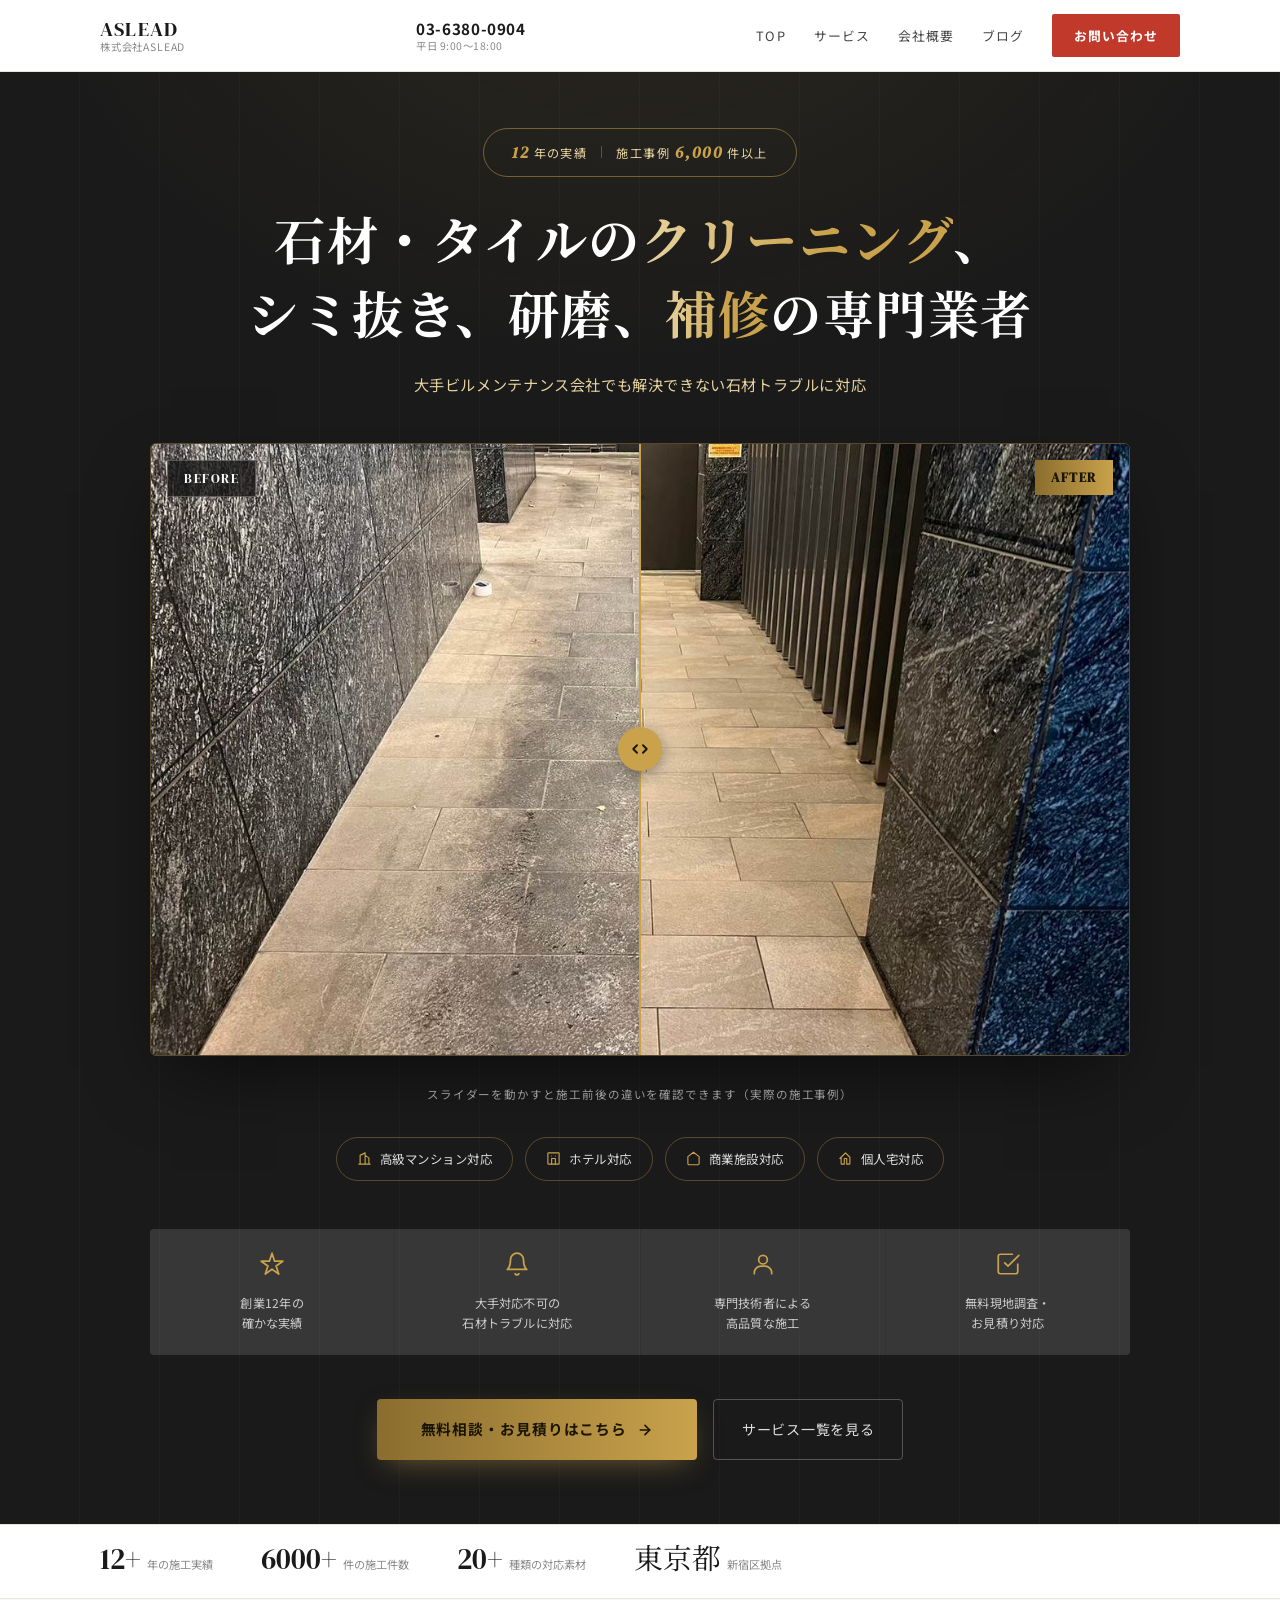
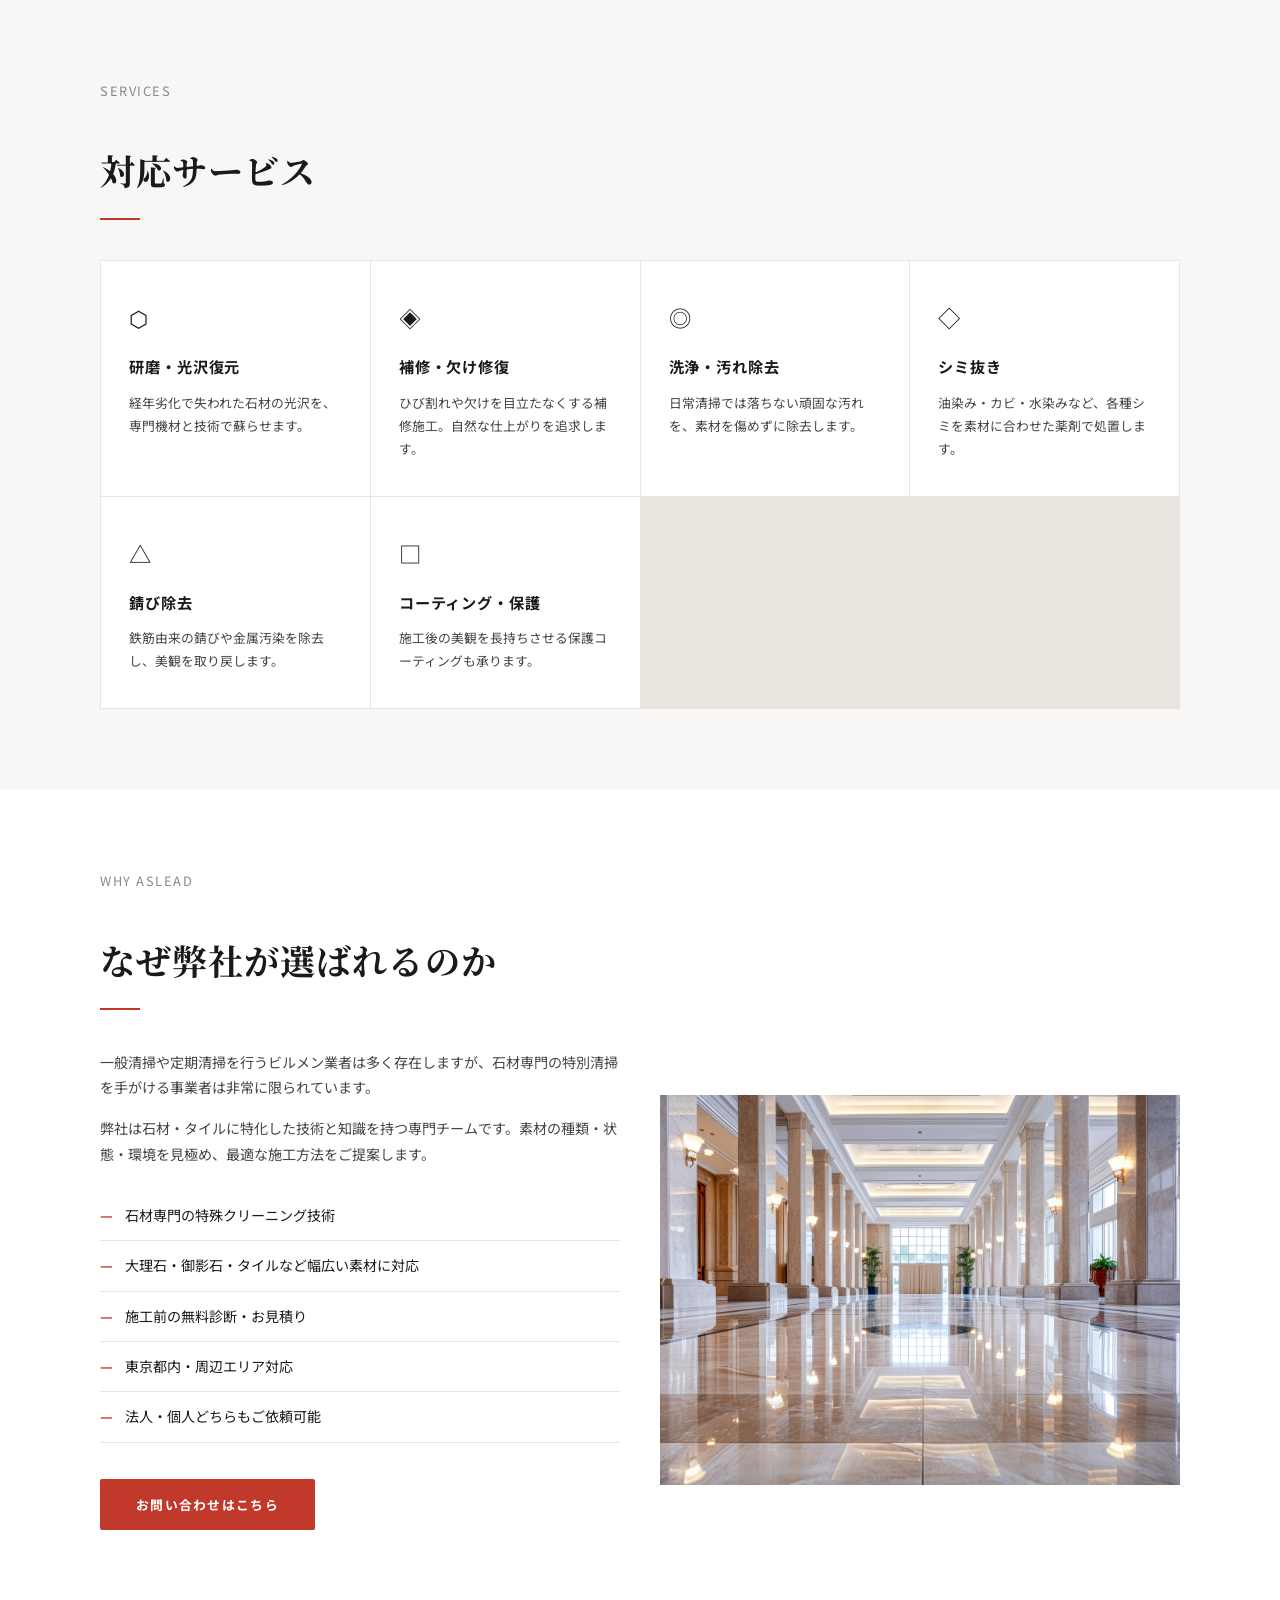
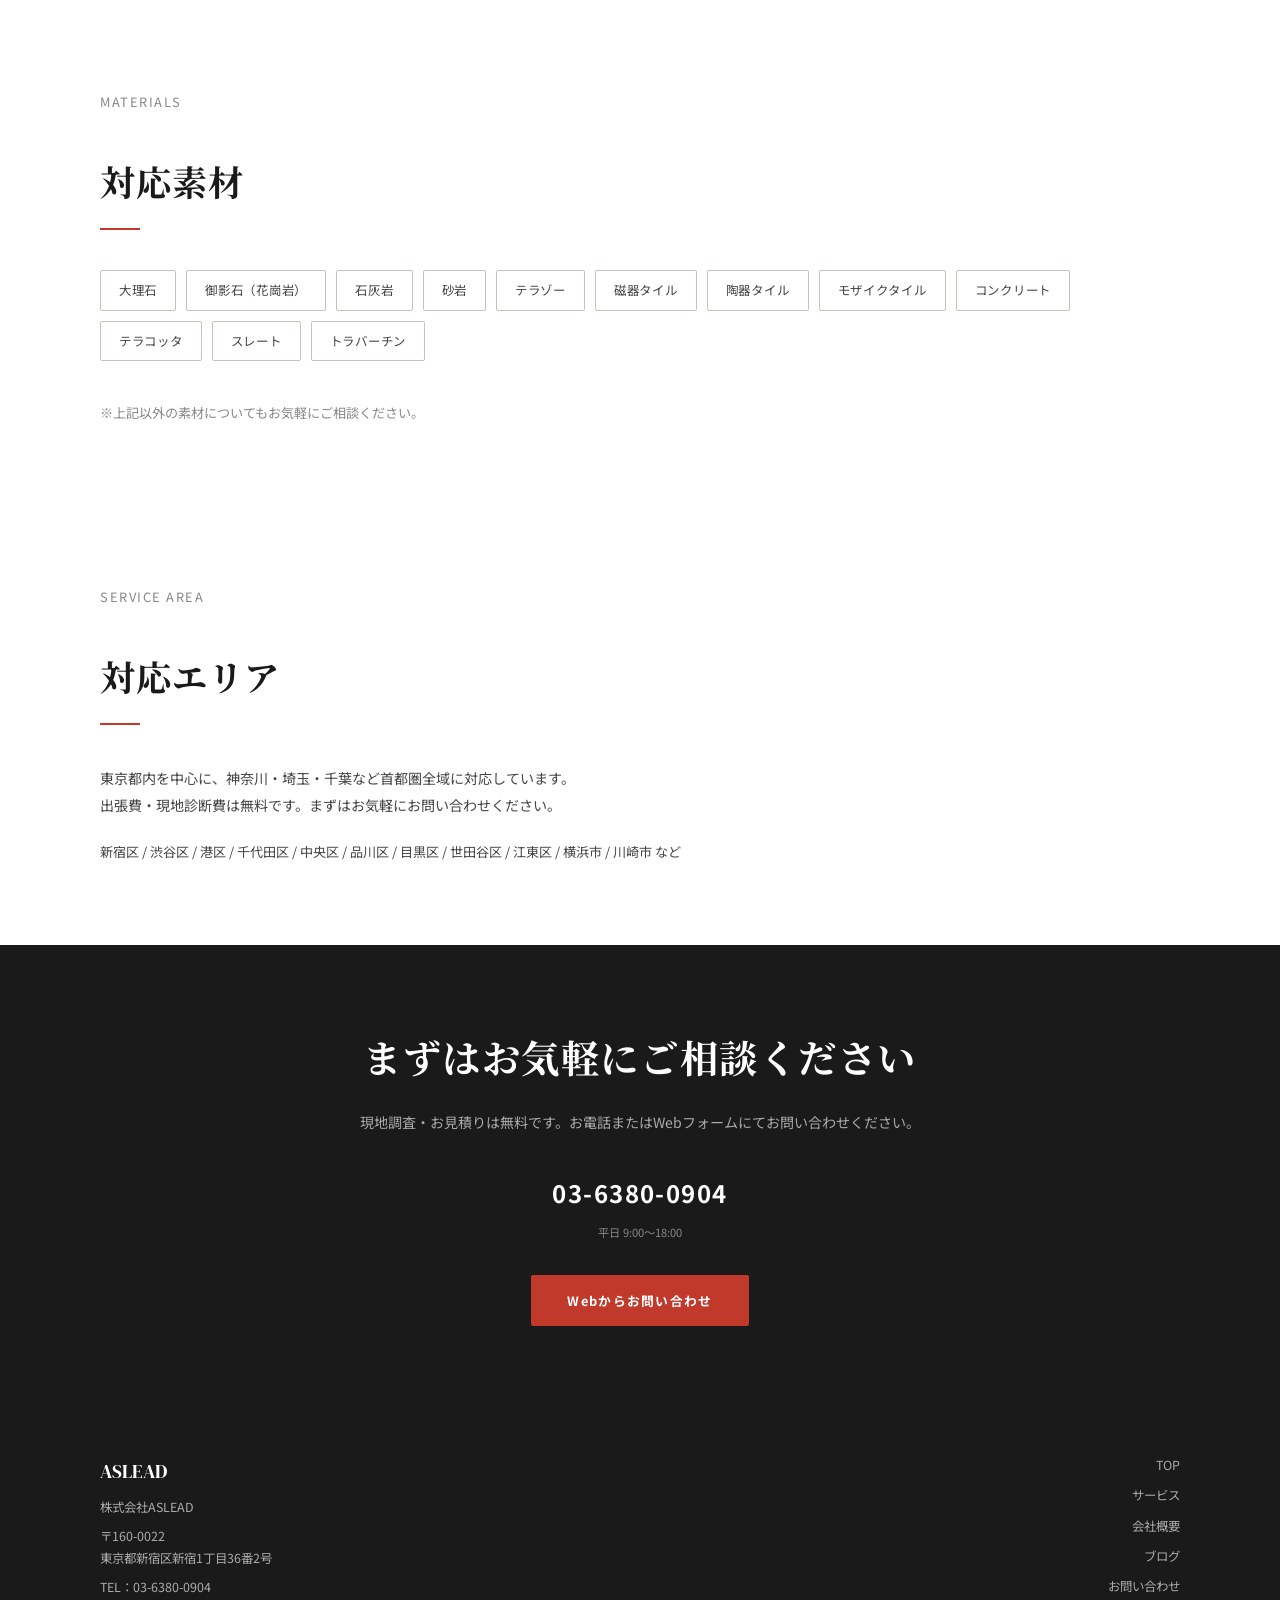
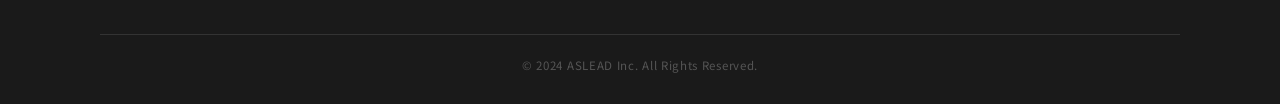
==== index.html @ 82592396 "Update index.html" ====
<!DOCTYPE html>
<html lang="ja">
<head>
  <meta charset="UTF-8">
  <meta name="viewport" content="width=device-width, initial-scale=1.0">

  <!-- title -->
  <title>TEST123｜石材・タイル専門クリーニング</title>

  <!-- meta description -->
  <meta name="description" content="石材・タイルの研磨・補修・シミ抜き・錆び除去は専門業者へ。一般清掃では対応できない特殊施工を、12年・6000件以上の実績で解決します。東京・新宿区拠点。現地診断・お見積り無料。">

  <!-- canonical -->
  <link rel="canonical" href="https://stone.aslead.me/">

  <!-- OGP -->
  <meta property="og:site_name" content="株式会社ASLEAD｜石材・タイル専門クリーニング">
  <meta property="og:type" content="website">
  <meta property="og:url" content="https://stone.aslead.me/">
  <meta property="og:title" content="石材・タイル専門クリーニング｜東京・新宿｜株式会社ASLEAD">
  <meta property="og:description" content="石材・タイルの研磨・補修・シミ抜き・錆び除去は専門業者へ。12年・6000件以上の実績。東京・新宿区拠点。現地診断・お見積り無料。">
  <meta property="og:image" content="https://stone.aslead.me/ogp-image.jpg">
  <meta property="og:image:alt" content="石材・タイル専門クリーニング ASLEAD｜創業12年・施工事例6000件以上">
  <meta property="og:locale" content="ja_JP">

  <!-- Twitter Card -->
  <meta name="twitter:card" content="summary_large_image">
  <meta name="twitter:title" content="石材・タイル専門クリーニング｜東京・新宿｜株式会社ASLEAD">
  <meta name="twitter:description" content="石材・タイルの研磨・補修・シミ抜き・錆び除去は専門業者へ。12年・6000件以上の実績。東京・新宿区拠点。現地診断・お見積り無料。">
  <meta name="twitter:image" content="https://stone.aslead.me/ogp-image.jpg">

  <!-- 構造化データ：LocalBusiness -->
  <script type="application/ld+json">
  {
    "@context": "https://schema.org",
    "@type": "LocalBusiness",
    "name": "株式会社ASLEAD",
    "url": "https://stone.aslead.me/",
    "telephone": "03-6380-0904",
    "email": "",
    "address": {
      "@type": "PostalAddress",
      "streetAddress": "新宿1丁目36番2号",
      "addressLocality": "新宿区",
      "addressRegion": "東京都",
      "postalCode": "160-0022",
      "addressCountry": "JP"
    },
    "geo": {
      "@type": "GeoCoordinates",
      "latitude": 35.6896,
      "longitude": 139.7069
    },
    "openingHoursSpecification": {
      "@type": "OpeningHoursSpecification",
      "dayOfWeek": ["Monday","Tuesday","Wednesday","Thursday","Friday"],
      "opens": "09:00",
      "closes": "18:00"
    },
    "description": "石材・タイルの研磨・補修・シミ抜き・錆び除去など特殊クリーニング専門。大理石・御影石など20種類以上の素材に対応。施工件数6000件以上。",
    "areaServed": ["東京都","神奈川県","埼玉県","千葉県"],
    "priceRange": "お見積り無料",
    "image": "https://stone.aslead.me/ogp-image.jpg",
    "sameAs": [
      "https://share.google/Tfv1aYY6esafvVUGY"
    ]
  }
  </script>

  <!-- 既存CSS -->
  <link rel="stylesheet" href="style.css">
  <style>
    /* ===== トップページ専用 ===== */

    /* ===== ヒーロー（Before/After実績訴求版） ===== */
    :root {
      --gold: #c9a24b;
      --gold-light: #e8d4a0;
      --gold-dark: #8a6d2f;
    }

    .hero2 {
      background:
        radial-gradient(ellipse 80% 50% at 50% -10%, rgba(201,162,75,.10), transparent 60%),
        var(--ink);
      color: var(--white);
      padding: 56px 0 64px;
      position: relative;
      overflow: hidden;
    }

    .hero2::before {
      content: '';
      position: absolute;
      inset: 0;
      background:
        repeating-linear-gradient(90deg, transparent, transparent 79px, rgba(255,255,255,.025) 79px, rgba(255,255,255,.025) 80px);
      pointer-events: none;
    }

    .hero2-inner {
      position: relative;
      z-index: 1;
      text-align: center;
    }

    .hero2-badge {
      display: inline-flex;
      align-items: center;
      gap: 14px;
      padding: 9px 28px;
      border: 1px solid rgba(201,162,75,.5);
      border-radius: 100px;
      font-size: .76rem;
      letter-spacing: .12em;
      color: var(--gold-light);
      margin-bottom: 28px;
    }

    .hero2-badge .num {
      font-family: var(--serif);
      font-style: italic;
      font-size: 1rem;
      color: var(--gold);
      font-weight: 600;
    }

    .hero2-badge .sep {
      width: 1px;
      height: 12px;
      background: rgba(201,162,75,.4);
    }

    .hero2-catch {
      font-family: var(--serif);
      font-size: clamp(1.9rem, 4.6vw, 3.2rem);
      line-height: 1.45;
      letter-spacing: .03em;
      margin-bottom: 18px;
    }

    .hero2-catch .accent {
      background: linear-gradient(90deg, var(--gold-light), var(--gold) 60%);
      -webkit-background-clip: text;
      background-clip: text;
      color: transparent;
    }

    .hero2-sub {
      font-size: .95rem;
      color: var(--gold-light);
      letter-spacing: .04em;
      margin-bottom: 44px;
    }

    .ba-wrap {
      max-width: 980px;
      margin: 0 auto 28px;
      border-radius: 6px;
      overflow: hidden;
      border: 1px solid rgba(201,162,75,.35);
      box-shadow: 0 30px 70px -20px rgba(0,0,0,.6);
    }

    .ba-slider {
      position: relative;
      width: 100%;
      aspect-ratio: 16/10;
      overflow: hidden;
      cursor: ew-resize;
      user-select: none;
      background: #000;
    }

    .ba-slider img {
      position: absolute;
      inset: 0;
      width: 100%;
      height: 100%;
      object-fit: cover;
      display: block;
      pointer-events: none;
    }

    .ba-after { z-index: 1; }

    .ba-before-wrap {
      position: absolute;
      inset: 0;
      z-index: 2;
      overflow: hidden;
      width: 50%;
    }

    .ba-before-wrap img {
      max-width: none;
    }

    .ba-handle {
      position: absolute;
      top: 0;
      bottom: 0;
      left: 50%;
      width: 0;
      z-index: 3;
      pointer-events: none;
    }

    .ba-handle::before {
      content: '';
      position: absolute;
      top: 0; bottom: 0; left: -1px;
      width: 2px;
      background: var(--gold);
    }

    .ba-handle-grip {
      position: absolute;
      top: 50%;
      left: 50%;
      transform: translate(-50%, -50%);
      width: 44px;
      height: 44px;
      border-radius: 50%;
      background: var(--gold);
      display: flex;
      align-items: center;
      justify-content: center;
      box-shadow: 0 4px 16px rgba(0,0,0,.4);
    }

    .ba-handle-grip svg { width: 18px; height: 18px; }

    .ba-tag {
      position: absolute;
      top: 16px;
      z-index: 4;
      font-family: var(--serif);
      font-size: .8rem;
      letter-spacing: .12em;
      padding: 6px 16px;
      color: #fff;
    }

    .ba-tag-before {
      left: 16px;
      background: rgba(20,20,20,.78);
      border: 1px solid rgba(255,255,255,.25);
    }

    .ba-tag-after {
      right: 16px;
      background: linear-gradient(90deg, var(--gold-dark), var(--gold));
      color: #1a1402;
      font-weight: 700;
    }

    .ba-caption {
      text-align: center;
      font-size: .72rem;
      color: #999;
      letter-spacing: .08em;
      margin-bottom: 32px;
    }

    .scope-row {
      display: flex;
      justify-content: center;
      gap: 12px;
      flex-wrap: wrap;
      margin-bottom: 48px;
    }

    .scope-pill {
      display: flex;
      align-items: center;
      gap: 8px;
      padding: 10px 20px;
      border: 1px solid rgba(201,162,75,.35);
      border-radius: 100px;
      font-size: .78rem;
      letter-spacing: .04em;
      color: #ddd;
    }

    .scope-pill svg { width: 15px; height: 15px; stroke: var(--gold); flex-shrink: 0; }

    .proof-row2 {
      display: grid;
      grid-template-columns: repeat(4, 1fr);
      gap: 1px;
      background: rgba(255,255,255,.1);
      max-width: 980px;
      margin: 0 auto 44px;
      border-radius: 4px;
      overflow: hidden;
    }

    .proof-item2 {
      background: rgba(255,255,255,.03);
      padding: 22px 16px;
      text-align: center;
    }

    .proof-item2 svg {
      width: 26px;
      height: 26px;
      stroke: var(--gold);
      margin-bottom: 10px;
    }

    .proof-item2 p {
      font-size: .76rem;
      color: #ccc;
      line-height: 1.6;
      letter-spacing: .02em;
    }

    .hero2-cta {
      display: flex;
      justify-content: center;
      gap: 16px;
      flex-wrap: wrap;
    }

    .btn-gold {
      display: inline-flex;
      align-items: center;
      gap: 10px;
      background: linear-gradient(90deg, var(--gold-dark), var(--gold));
      color: #1a1402;
      font-weight: 700;
      font-size: .92rem;
      letter-spacing: .06em;
      padding: 17px 44px;
      border-radius: 4px;
      text-decoration: none;
      transition: transform .2s, box-shadow .2s;
      box-shadow: 0 10px 30px -10px rgba(201,162,75,.5);
    }

    .btn-gold:hover {
      transform: translateY(-2px);
      box-shadow: 0 14px 36px -10px rgba(201,162,75,.7);
    }

    .btn-gold svg { width: 16px; height: 16px; }

    .btn-ghost2 {
      display: inline-flex;
      align-items: center;
      color: #ddd;
      font-size: .88rem;
      letter-spacing: .05em;
      padding: 17px 28px;
      border: 1px solid rgba(255,255,255,.25);
      border-radius: 4px;
      text-decoration: none;
      transition: border-color .2s, color .2s;
    }

    .btn-ghost2:hover { border-color: rgba(255,255,255,.6); color: #fff; }

    @media (max-width: 760px) {
      .proof-row2 { grid-template-columns: repeat(2, 1fr); }
      .scope-row { gap: 8px; }
      .scope-pill { font-size: .72rem; padding: 8px 14px; }
      .ba-handle-grip { width: 38px; height: 38px; }
      .hero2 { padding: 40px 0 48px; }
    }

    /* 実績ストリップ */
    .strip {
      background: var(--white);
      border-top: 1px solid var(--stone);
      border-bottom: 1px solid var(--stone);
      padding: 20px 0;
    }

    .strip-list {
      display: flex;
      gap: 48px;
      overflow-x: auto;
      padding-bottom: 4px;
      scrollbar-width: none;
    }

    .strip-list::-webkit-scrollbar { display: none; }

    .strip-item {
      display: flex;
      align-items: baseline;
      gap: 6px;
      white-space: nowrap;
    }

    .strip-num {
      font-family: var(--serif);
      font-size: 1.8rem;
      line-height: 1;
      color: var(--ink);
    }

    .strip-unit { font-size: .7rem; color: var(--ink-light); }

    /* サービス */
    .services-grid {
      display: grid;
      grid-template-columns: repeat(auto-fit, minmax(220px, 1fr));
      gap: 1px;
      background: var(--stone);
      border: 1px solid var(--stone);
    }

    .service-card {
      background: var(--white);
      padding: 36px 28px;
      transition: background .2s;
    }

    .service-card:hover { background: var(--bg); }

    .service-icon {
      font-size: 1.4rem;
      margin-bottom: 16px;
    }

    .service-name {
      font-weight: 700;
      font-size: .95rem;
      letter-spacing: .06em;
      margin-bottom: 10px;
    }

    .service-desc {
      font-size: .8rem;
      color: var(--ink-mid);
      line-height: 1.8;
    }

    /* なぜASLEADか */
    .why-grid {
      display: grid;
      grid-template-columns: 1fr 1fr;
      gap: 40px;
      align-items: center;
    }

    .why-text p {
      font-size: .88rem;
      color: var(--ink-mid);
      margin-bottom: 16px;
    }

    .why-points {
      list-style: none;
      margin: 24px 0 36px;
    }

    .why-points li {
      display: flex;
      align-items: flex-start;
      gap: 12px;
      padding: 12px 0;
      border-bottom: 1px solid var(--stone);
      font-size: .88rem;
    }

    .why-points li::before {
      content: '—';
      color: var(--red);
      font-weight: 700;
      flex-shrink: 0;
    }

    .why-visual {
      background: var(--stone);
      aspect-ratio: 4/3;
      display: flex;
      align-items: center;
      justify-content: center;
      color: var(--stone-dark);
      font-size: .75rem;
      letter-spacing: .1em;
      text-align: center;
      line-height: 1.6;
    }

    /* 対応素材 */
    .materials {
      background: var(--white);
    }

    .material-tags {
      display: flex;
      flex-wrap: wrap;
      gap: 10px;
      margin-bottom: 40px;
    }

    .tag {
      padding: 8px 18px;
      border: 1.5px solid var(--stone-dark);
      border-radius: 2px;
      font-size: .78rem;
      letter-spacing: .06em;
      color: var(--ink-mid);
      transition: .2s;
    }

    .tag:hover {
      border-color: var(--ink);
      color: var(--ink);
    }

    /* CTA */
    .cta {
      background: var(--ink);
      color: var(--white);
      text-align: center;
      padding: 80px 0;
    }

    .cta-title {
      font-family: var(--serif);
      font-size: clamp(1.5rem, 3.5vw, 2.4rem);
      margin-bottom: 16px;
      letter-spacing: .04em;
    }

    .cta-desc {
      color: #aaa;
      font-size: .88rem;
      margin-bottom: 36px;
    }

    .cta-tel {
      font-size: 1.5rem;
      font-weight: 700;
      letter-spacing: .06em;
      margin-bottom: 8px;
    }

    .cta-tel-note {
      font-size: .7rem;
      color: #888;
      margin-bottom: 32px;
    }

    /* レスポンシブ */
    @media (max-width: 768px) {
      .why-grid { grid-template-columns: 1fr; }
      .why-visual { display: none; }
      .hero-actions { flex-direction: column; }
    }
  </style>
  <script src="https://identity.netlify.com/v1/netlify-identity-widget.js"></script>
</head>
<body>

<!-- ===== ヘッダー ===== -->
<header class="site-header">
  <div class="container">
    <a href="/" class="logo">
      <span class="logo-en">ASLEAD</span>
      <span class="logo-ja">株式会社ASLEAD</span>
    </a>

    <div class="header-tel">
      03-6380-0904
      <span>平日 9:00〜18:00</span>
    </div>

    <nav class="header-nav" id="nav">
      <a href="/">TOP</a>
      <a href="/#service">サービス</a>
      <a href="/about/">会社概要</a>
      <a href="/blog/">ブログ</a>
      <a href="/contact/" class="btn-contact">お問い合わせ</a>
    </nav>

    <button class="menu-toggle" id="menuBtn" aria-label="メニュー">
      <span></span><span></span><span></span>
    </button>
  </div>
</header>

<!-- ===== ヒーロー（Before/After実績訴求版） ===== -->
<section class="hero2">
  <div class="container hero2-inner">

    <div class="hero2-badge">
      <span><span class="num">12</span> 年の実績</span>
      <span class="sep"></span>
      <span>施工事例 <span class="num">6,000</span> 件以上</span>
    </div>

    <h1 class="hero2-catch">
      石材・タイルの<span class="accent">クリーニング</span>、<br>
      シミ抜き、研磨、<span class="accent">補修</span>の専門業者
    </h1>

    <p class="hero2-sub">大手ビルメンテナンス会社でも解決できない石材トラブルに対応</p>

    <div class="ba-wrap">
      <div class="ba-slider" id="baSlider">
        <img class="ba-after" src="hero-after.jpg" alt="石材クリーニング施工後｜光沢が回復したエントランス床（株式会社ASLEAD施工実績）">
        <div class="ba-before-wrap" id="baBeforeWrap">
          <img src="hero-before.jpg" alt="石材クリーニング施工前｜黒ずみ汚れが目立つエントランス床">
        </div>
        <div class="ba-handle" id="baHandle">
          <div class="ba-handle-grip">
            <svg viewBox="0 0 24 24" fill="none" stroke="#1a1402" stroke-width="2.5" stroke-linecap="round" stroke-linejoin="round">
              <polyline points="8 7 3 12 8 17"></polyline>
              <polyline points="16 7 21 12 16 17"></polyline>
            </svg>
          </div>
        </div>
        <span class="ba-tag ba-tag-before">BEFORE</span>
        <span class="ba-tag ba-tag-after">AFTER</span>
      </div>
    </div>
    <p class="ba-caption">スライダーを動かすと施工前後の違いを確認できます（実際の施工事例）</p>

    <div class="scope-row">
      <span class="scope-pill">
        <svg viewBox="0 0 24 24" fill="none" stroke-width="1.8" stroke-linecap="round" stroke-linejoin="round"><path d="M3 21h18M5 21V7l8-4v18M19 21V11l-6-4"/></svg>
        高級マンション対応
      </span>
      <span class="scope-pill">
        <svg viewBox="0 0 24 24" fill="none" stroke-width="1.8" stroke-linecap="round" stroke-linejoin="round"><rect x="3" y="3" width="18" height="18" rx="1"/><path d="M9 21V12h6v9M9 8h.01M15 8h.01M9 12h.01M15 12h.01"/></svg>
        ホテル対応
      </span>
      <span class="scope-pill">
        <svg viewBox="0 0 24 24" fill="none" stroke-width="1.8" stroke-linecap="round" stroke-linejoin="round"><path d="M3 9l9-7 9 7v11a2 2 0 0 1-2 2H5a2 2 0 0 1-2-2z"/></svg>
        商業施設対応
      </span>
      <span class="scope-pill">
        <svg viewBox="0 0 24 24" fill="none" stroke-width="1.8" stroke-linecap="round" stroke-linejoin="round"><path d="M3 12l2-2m0 0l7-7 7 7M5 10v10a1 1 0 0 0 1 1h3m6 0h3a1 1 0 0 0 1-1V10m-9 11V12h4v9"/></svg>
        個人宅対応
      </span>
    </div>

    <div class="proof-row2">
      <div class="proof-item2">
        <svg viewBox="0 0 24 24" fill="none" stroke-width="1.6" stroke-linecap="round" stroke-linejoin="round"><path d="M12 2l2.4 7.4H22l-6.2 4.5 2.4 7.4-6.2-4.5-6.2 4.5 2.4-7.4L2 9.4h7.6z"/></svg>
        <p>創業12年の<br>確かな実績</p>
      </div>
      <div class="proof-item2">
        <svg viewBox="0 0 24 24" fill="none" stroke-width="1.6" stroke-linecap="round" stroke-linejoin="round"><path d="M18 8a6 6 0 0 0-12 0c0 7-3 9-3 9h18s-3-2-3-9M13.73 21a2 2 0 0 1-3.46 0"/></svg>
        <p>大手対応不可の<br>石材トラブルに対応</p>
      </div>
      <div class="proof-item2">
        <svg viewBox="0 0 24 24" fill="none" stroke-width="1.6" stroke-linecap="round" stroke-linejoin="round"><circle cx="12" cy="8" r="4"/><path d="M4 21v-1a6 6 0 0 1 6-6h4a6 6 0 0 1 6 6v1"/></svg>
        <p>専門技術者による<br>高品質な施工</p>
      </div>
      <div class="proof-item2">
        <svg viewBox="0 0 24 24" fill="none" stroke-width="1.6" stroke-linecap="round" stroke-linejoin="round"><path d="M9 11l3 3L22 4"/><path d="M21 12v7a2 2 0 0 1-2 2H5a2 2 0 0 1-2-2V5a2 2 0 0 1 2-2h11"/></svg>
        <p>無料現地調査・<br>お見積り対応</p>
      </div>
    </div>

    <div class="hero2-cta">
      <a href="/contact/" class="btn-gold">
        無料相談・お見積りはこちら
        <svg viewBox="0 0 24 24" fill="none" stroke="#1a1402" stroke-width="2.5" stroke-linecap="round" stroke-linejoin="round"><line x1="5" y1="12" x2="19" y2="12"/><polyline points="12 5 19 12 12 19"/></svg>
      </a>
      <a href="#service" class="btn-ghost2">サービス一覧を見る</a>
    </div>

  </div>
</section>

<!-- ===== 実績ストリップ ===== -->
<div class="strip">
  <div class="container">
    <div class="strip-list">
      <div class="strip-item">
        <span class="strip-num">12+</span>
        <span class="strip-unit">年の施工実績</span>
      </div>
      <div class="strip-item">
        <span class="strip-num">6000+</span>
        <span class="strip-unit">件の施工件数</span>
      </div>
      <div class="strip-item">
        <span class="strip-num">20+</span>
        <span class="strip-unit">種類の対応素材</span>
      </div>
      <div class="strip-item">
        <span class="strip-num">東京都</span>
        <span class="strip-unit">新宿区拠点</span>
      </div>
    </div>
  </div>
</div>

<!-- ===== サービス ===== -->
<section class="section" id="service">
  <div class="container">
    <p class="section-sub">Services</p>
    <h2 class="section-title">対応サービス</h2>
    <div class="divider"></div>

    <div class="services-grid">
      <div class="service-card">
        <div class="service-icon">⬡</div>
        <h3 class="service-name">研磨・光沢復元</h3>
        <p class="service-desc">経年劣化で失われた石材の光沢を、専門機材と技術で蘇らせます。</p>
      </div>
      <div class="service-card">
        <div class="service-icon">◈</div>
        <h3 class="service-name">補修・欠け修復</h3>
        <p class="service-desc">ひび割れや欠けを目立たなくする補修施工。自然な仕上がりを追求します。</p>
      </div>
      <div class="service-card">
        <div class="service-icon">◎</div>
        <h3 class="service-name">洗浄・汚れ除去</h3>
        <p class="service-desc">日常清掃では落ちない頑固な汚れを、素材を傷めずに除去します。</p>
      </div>
      <div class="service-card">
        <div class="service-icon">◇</div>
        <h3 class="service-name">シミ抜き</h3>
        <p class="service-desc">油染み・カビ・水染みなど、各種シミを素材に合わせた薬剤で処置します。</p>
      </div>
      <div class="service-card">
        <div class="service-icon">△</div>
        <h3 class="service-name">錆び除去</h3>
        <p class="service-desc">鉄筋由来の錆びや金属汚染を除去し、美観を取り戻します。</p>
      </div>
      <div class="service-card">
        <div class="service-icon">□</div>
        <h3 class="service-name">コーティング・保護</h3>
        <p class="service-desc">施工後の美観を長持ちさせる保護コーティングも承ります。</p>
      </div>
    </div>
  </div>
</section>

<!-- ===== なぜASLEADか ===== -->
<section class="section" style="background: var(--white);">
  <div class="container">
    <p class="section-sub">Why ASLEAD</p>
    <h2 class="section-title">なぜ弊社が選ばれるのか</h2>
    <div class="divider"></div>

    <div class="why-grid">
      <div class="why-text">
        <p>
          一般清掃や定期清掃を行うビルメン業者は多く存在しますが、石材専門の特別清掃を手がける事業者は非常に限られています。
        </p>
        <p>
          弊社は石材・タイルに特化した技術と知識を持つ専門チームです。素材の種類・状態・環境を見極め、最適な施工方法をご提案します。
        </p>
        <ul class="why-points">
          <li>石材専門の特殊クリーニング技術</li>
          <li>大理石・御影石・タイルなど幅広い素材に対応</li>
          <li>施工前の無料診断・お見積り</li>
          <li>東京都内・周辺エリア対応</li>
          <li>法人・個人どちらもご依頼可能</li>
        </ul>
        <a href="/contact/" class="btn btn-primary">お問い合わせはこちら</a>
      </div>
      <div class="why-visual">
        <img src="stone_why01.jpg" alt="大理石・御影石の専門クリーニング施工事例｜株式会社ASLEAD" style="width:100%; height:100%; object-fit:cover;">
      </div>
    </div>
  </div>
</section>

<!-- ===== 対応素材 ===== -->
<section class="section materials">
  <div class="container">
    <p class="section-sub">Materials</p>
    <h2 class="section-title">対応素材</h2>
    <div class="divider"></div>

    <div class="material-tags">
      <span class="tag">大理石</span>
      <span class="tag">御影石（花崗岩）</span>
      <span class="tag">石灰岩</span>
      <span class="tag">砂岩</span>
      <span class="tag">テラゾー</span>
      <span class="tag">磁器タイル</span>
      <span class="tag">陶器タイル</span>
      <span class="tag">モザイクタイル</span>
      <span class="tag">コンクリート</span>
      <span class="tag">テラコッタ</span>
      <span class="tag">スレート</span>
      <span class="tag">トラバーチン</span>
    </div>

    <p style="font-size:.82rem; color:var(--ink-light);">※上記以外の素材についてもお気軽にご相談ください。</p>
  </div>
</section>

<!-- ===== 対応エリア ===== -->
<section class="section" style="background: var(--white);">
  <div class="container">
    <p class="section-sub">Service Area</p>
    <h2 class="section-title">対応エリア</h2>
    <div class="divider"></div>

    <p style="font-size:.88rem; color:var(--ink-mid); line-height:1.9; margin-bottom:20px;">
      東京都内を中心に、神奈川・埼玉・千葉など首都圏全域に対応しています。<br>
      出張費・現地診断費は無料です。まずはお気軽にお問い合わせください。
    </p>
    <p style="font-size:.82rem; color:var(--ink-mid); line-height:2;">
      新宿区 / 渋谷区 / 港区 / 千代田区 / 中央区 / 品川区 / 目黒区 / 世田谷区 / 江東区 / 横浜市 / 川崎市 など
    </p>
  </div>
</section>

<!-- ===== CTA ===== -->
<section class="cta">
  <div class="container">
    <h2 class="cta-title">まずはお気軽にご相談ください</h2>
    <p class="cta-desc">現地調査・お見積りは無料です。お電話またはWebフォームにてお問い合わせください。</p>
    <div class="cta-tel">03-6380-0904</div>
    <div class="cta-tel-note">平日 9:00〜18:00</div>
    <a href="/contact/" class="btn btn-primary">Webからお問い合わせ</a>
  </div>
</section>

<!-- ===== フッター ===== -->
<footer class="site-footer">
  <div class="container">
    <div class="footer-inner">
      <div>
        <div class="footer-logo">ASLEAD</div>
        <p>株式会社ASLEAD</p>
        <p style="margin-top:6px;">〒160-0022<br>東京都新宿区新宿1丁目36番2号</p>
        <p style="margin-top:6px;">TEL：03-6380-0904</p>
      </div>
      <nav class="footer-links">
        <a href="/">TOP</a>
        <a href="/#service">サービス</a>
        <a href="/about/">会社概要</a>
        <a href="/blog/">ブログ</a>
        <a href="/contact/">お問い合わせ</a>
      </nav>
    </div>
    <div class="footer-copy">
      &copy; 2024 ASLEAD Inc. All Rights Reserved.
    </div>
  </div>
</footer>

<script>
  const btn = document.getElementById('menuBtn');
  const nav = document.getElementById('nav');
  btn.addEventListener('click', () => {
    nav.classList.toggle('open');
  });
</script>
<script>
  // ===== Before/After スライダー =====
  const baSlider = document.getElementById('baSlider');
  const baBeforeWrap = document.getElementById('baBeforeWrap');
  const baHandle = document.getElementById('baHandle');

  function setBeforeImgWidth() {
    if (!baSlider) return;
    const w = baSlider.offsetWidth;
    baBeforeWrap.querySelector('img').style.width = w + 'px';
  }

  function updateBaSlider(percent) {
    percent = Math.max(0, Math.min(100, percent));
    baBeforeWrap.style.width = percent + '%';
    baHandle.style.left = percent + '%';
  }

  if (baSlider) {
    setBeforeImgWidth();
    window.addEventListener('resize', setBeforeImgWidth);

    let baDragging = false;

    function getBaPercent(clientX) {
      const rect = baSlider.getBoundingClientRect();
      return ((clientX - rect.left) / rect.width) * 100;
    }

    baSlider.addEventListener('mousedown', e => { baDragging = true; updateBaSlider(getBaPercent(e.clientX)); });
    window.addEventListener('mousemove', e => { if (baDragging) updateBaSlider(getBaPercent(e.clientX)); });
    window.addEventListener('mouseup', () => baDragging = false);

    baSlider.addEventListener('touchstart', e => { baDragging = true; updateBaSlider(getBaPercent(e.touches[0].clientX)); });
    baSlider.addEventListener('touchmove', e => { if (baDragging) updateBaSlider(getBaPercent(e.touches[0].clientX)); });
    window.addEventListener('touchend', () => baDragging = false);

    updateBaSlider(50);
  }
</script>
<script>
  if (window.netlifyIdentity) {
    window.netlifyIdentity.on("init", user => {
      if (!user) {
        window.netlifyIdentity.on("login", () => {
          document.location.href = "/admin/";
        });
      }
    });
  }
</script>
</body>
</html>
---- style.css ----
/* ===================================================
   株式会社ASLEAD — 共通スタイル
   =================================================== */

@import url('https://fonts.googleapis.com/css2?family=Noto+Sans+JP:wght@400;500;700&family=Noto+Serif+JP:wght@400;700&family=DM+Serif+Display&display=swap');

/* ---------- リセット & 変数 ---------- */
*, *::before, *::after { box-sizing: border-box; margin: 0; padding: 0; }

:root {
  --white:       #ffffff;
  --bg:          #f8f7f5;
  --stone:       #e8e4de;
  --stone-dark:  #c9c2b8;
  --ink:         #1a1a1a;
  --ink-mid:     #444444;
  --ink-light:   #888888;
  --red:         #c0392b;
  --red-dark:    #9b2c1f;
  --serif:       'DM Serif Display', 'Noto Serif JP', serif;
  --sans:        'Noto Sans JP', sans-serif;
  --header-h:    72px;
}

html { scroll-behavior: smooth; }

body {
  font-family: var(--sans);
  background: var(--bg);
  color: var(--ink);
  line-height: 1.8;
  font-size: 15px;
}

img { max-width: 100%; display: block; }
a  { color: inherit; text-decoration: none; }

/* ---------- ユーティリティ ---------- */
.container {
  width: min(1080px, 92%);
  margin-inline: auto;
}

.section {
  padding: 80px 0;
}

.section-title {
  font-family: var(--serif);
  font-size: clamp(1.6rem, 3vw, 2.2rem);
  letter-spacing: .03em;
  margin-bottom: 8px;
  color: var(--ink);
}

.section-sub {
  font-size: .8rem;
  letter-spacing: .12em;
  text-transform: uppercase;
  color: var(--ink-light);
  margin-bottom: 40px;
}

.divider {
  width: 40px;
  height: 2px;
  background: var(--red);
  margin: 12px 0 40px;
}

/* ---------- ヘッダー ---------- */
.site-header {
  position: sticky;
  top: 0;
  z-index: 100;
  background: var(--white);
  border-bottom: 1px solid var(--stone);
  height: var(--header-h);
}

.site-header .container {
  display: flex;
  align-items: center;
  justify-content: space-between;
  height: 100%;
  gap: 16px;
}

.logo {
  display: flex;
  flex-direction: column;
  line-height: 1.2;
}

.logo-en {
  font-family: var(--serif);
  font-size: 1.25rem;
  letter-spacing: .06em;
  color: var(--ink);
}

.logo-ja {
  font-size: .65rem;
  color: var(--ink-light);
  letter-spacing: .08em;
}

.header-tel {
  font-weight: 700;
  font-size: .95rem;
  letter-spacing: .04em;
  white-space: nowrap;
  line-height: 1.3;
}

.header-tel span {
  display: block;
  font-size: .65rem;
  font-weight: 400;
  color: var(--ink-light);
  letter-spacing: .05em;
}

.header-nav {
  display: flex;
  align-items: center;
  gap: 28px;
}

.header-nav a {
  font-size: .8rem;
  letter-spacing: .08em;
  color: var(--ink-mid);
  transition: color .2s;
}

.header-nav a:hover { color: var(--ink); }

.btn-contact {
  display: inline-block;
  padding: 10px 22px;
  background: var(--red);
  color: var(--white) !important;
  font-size: .75rem;
  font-weight: 700;
  letter-spacing: .1em;
  border-radius: 2px;
  transition: background .2s, transform .15s;
  white-space: nowrap;
}

.btn-contact:hover {
  background: var(--red-dark);
  transform: translateY(-1px);
}

/* ---------- ハンバーガー ---------- */
.menu-toggle {
  display: none;
  flex-direction: column;
  gap: 5px;
  cursor: pointer;
  padding: 6px;
  background: none;
  border: none;
}

.menu-toggle span {
  display: block;
  width: 24px;
  height: 2px;
  background: var(--ink);
  transition: .3s;
}

/* ---------- フッター ---------- */
.site-footer {
  background: var(--ink);
  color: #aaa;
  padding: 48px 0 28px;
  font-size: .78rem;
}

.footer-inner {
  display: grid;
  grid-template-columns: 1fr 1fr;
  gap: 32px;
  margin-bottom: 36px;
}

.footer-logo {
  font-family: var(--serif);
  font-size: 1.2rem;
  color: var(--white);
  margin-bottom: 8px;
}

.footer-links {
  display: flex;
  flex-direction: column;
  gap: 8px;
  align-items: flex-end;
}

.footer-links a {
  color: #aaa;
  transition: color .2s;
}

.footer-links a:hover { color: var(--white); }

.footer-copy {
  border-top: 1px solid #333;
  padding-top: 20px;
  text-align: center;
  color: #555;
  font-size: .72rem;
  letter-spacing: .06em;
}

/* ---------- ボタン共通 ---------- */
.btn {
  display: inline-block;
  padding: 14px 36px;
  font-size: .8rem;
  font-weight: 700;
  letter-spacing: .1em;
  border-radius: 2px;
  transition: .2s;
}

.btn-primary {
  background: var(--red);
  color: var(--white);
}

.btn-primary:hover {
  background: var(--red-dark);
  transform: translateY(-2px);
}

.btn-outline {
  border: 1.5px solid var(--ink);
  color: var(--ink);
}

.btn-outline:hover {
  background: var(--ink);
  color: var(--white);
}

/* ---------- ページバナー（下層ページ用） ---------- */
.page-banner {
  background: var(--stone);
  border-bottom: 1px solid var(--stone-dark);
  padding: 52px 0 40px;
}

.page-banner h1 {
  font-family: var(--serif);
  font-size: clamp(1.8rem, 4vw, 2.6rem);
  letter-spacing: .04em;
  margin-bottom: 4px;
}

.page-banner .page-sub {
  font-size: .75rem;
  letter-spacing: .12em;
  text-transform: uppercase;
  color: var(--ink-light);
}

/* ---------- パンくず ---------- */
.breadcrumb {
  font-size: .72rem;
  color: var(--ink-light);
  letter-spacing: .04em;
  padding: 14px 0;
  border-bottom: 1px solid var(--stone);
  background: var(--white);
}

.breadcrumb a { color: var(--ink-light); }
.breadcrumb a:hover { color: var(--ink); }
.breadcrumb span { margin: 0 6px; }

/* ---------- フォーム ---------- */
.form-group {
  margin-bottom: 24px;
}

.form-group label {
  display: block;
  font-size: .8rem;
  font-weight: 700;
  letter-spacing: .06em;
  margin-bottom: 8px;
  color: var(--ink);
}

.form-group label .required {
  color: var(--red);
  margin-left: 4px;
  font-size: .7rem;
}

.form-group input,
.form-group select,
.form-group textarea {
  width: 100%;
  padding: 12px 16px;
  border: 1.5px solid var(--stone-dark);
  border-radius: 2px;
  font-family: var(--sans);
  font-size: .9rem;
  color: var(--ink);
  background: var(--white);
  transition: border-color .2s;
}

.form-group input:focus,
.form-group select:focus,
.form-group textarea:focus {
  outline: none;
  border-color: var(--ink);
}

.form-group textarea { min-height: 160px; resize: vertical; }

/* ---------- レスポンシブ ---------- */
@media (max-width: 768px) {
  .header-tel { display: none; }

  .menu-toggle { display: flex; }

  .header-nav {
    display: none;
    position: absolute;
    top: var(--header-h);
    left: 0; right: 0;
    background: var(--white);
    border-top: 1px solid var(--stone);
    border-bottom: 1px solid var(--stone);
    flex-direction: column;
    align-items: flex-start;
    padding: 20px 24px;
    gap: 16px;
    box-shadow: 0 4px 12px rgba(0,0,0,.06);
  }

  .header-nav.open { display: flex; }

  .header-nav a { font-size: .9rem; }

  .footer-inner { grid-template-columns: 1fr; }
  .footer-links { align-items: flex-start; }

  .section { padding: 56px 0; }
}
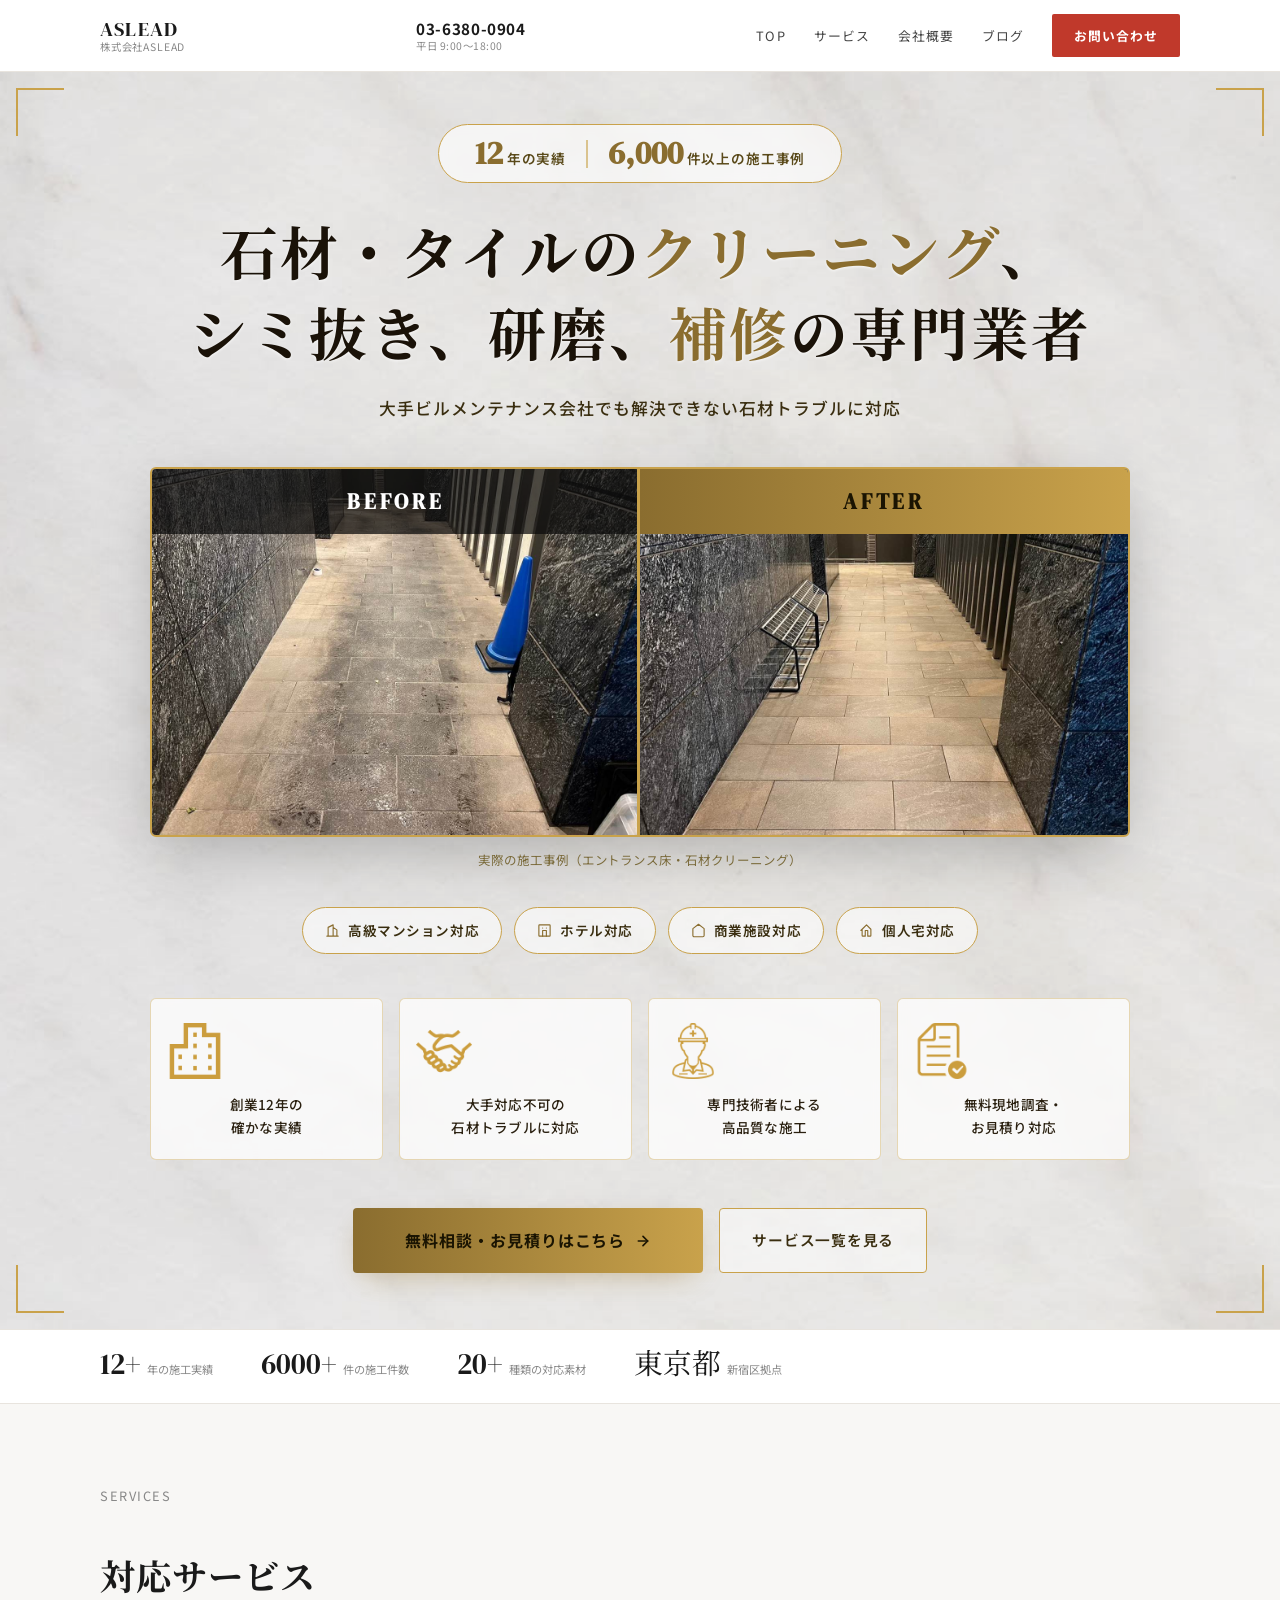
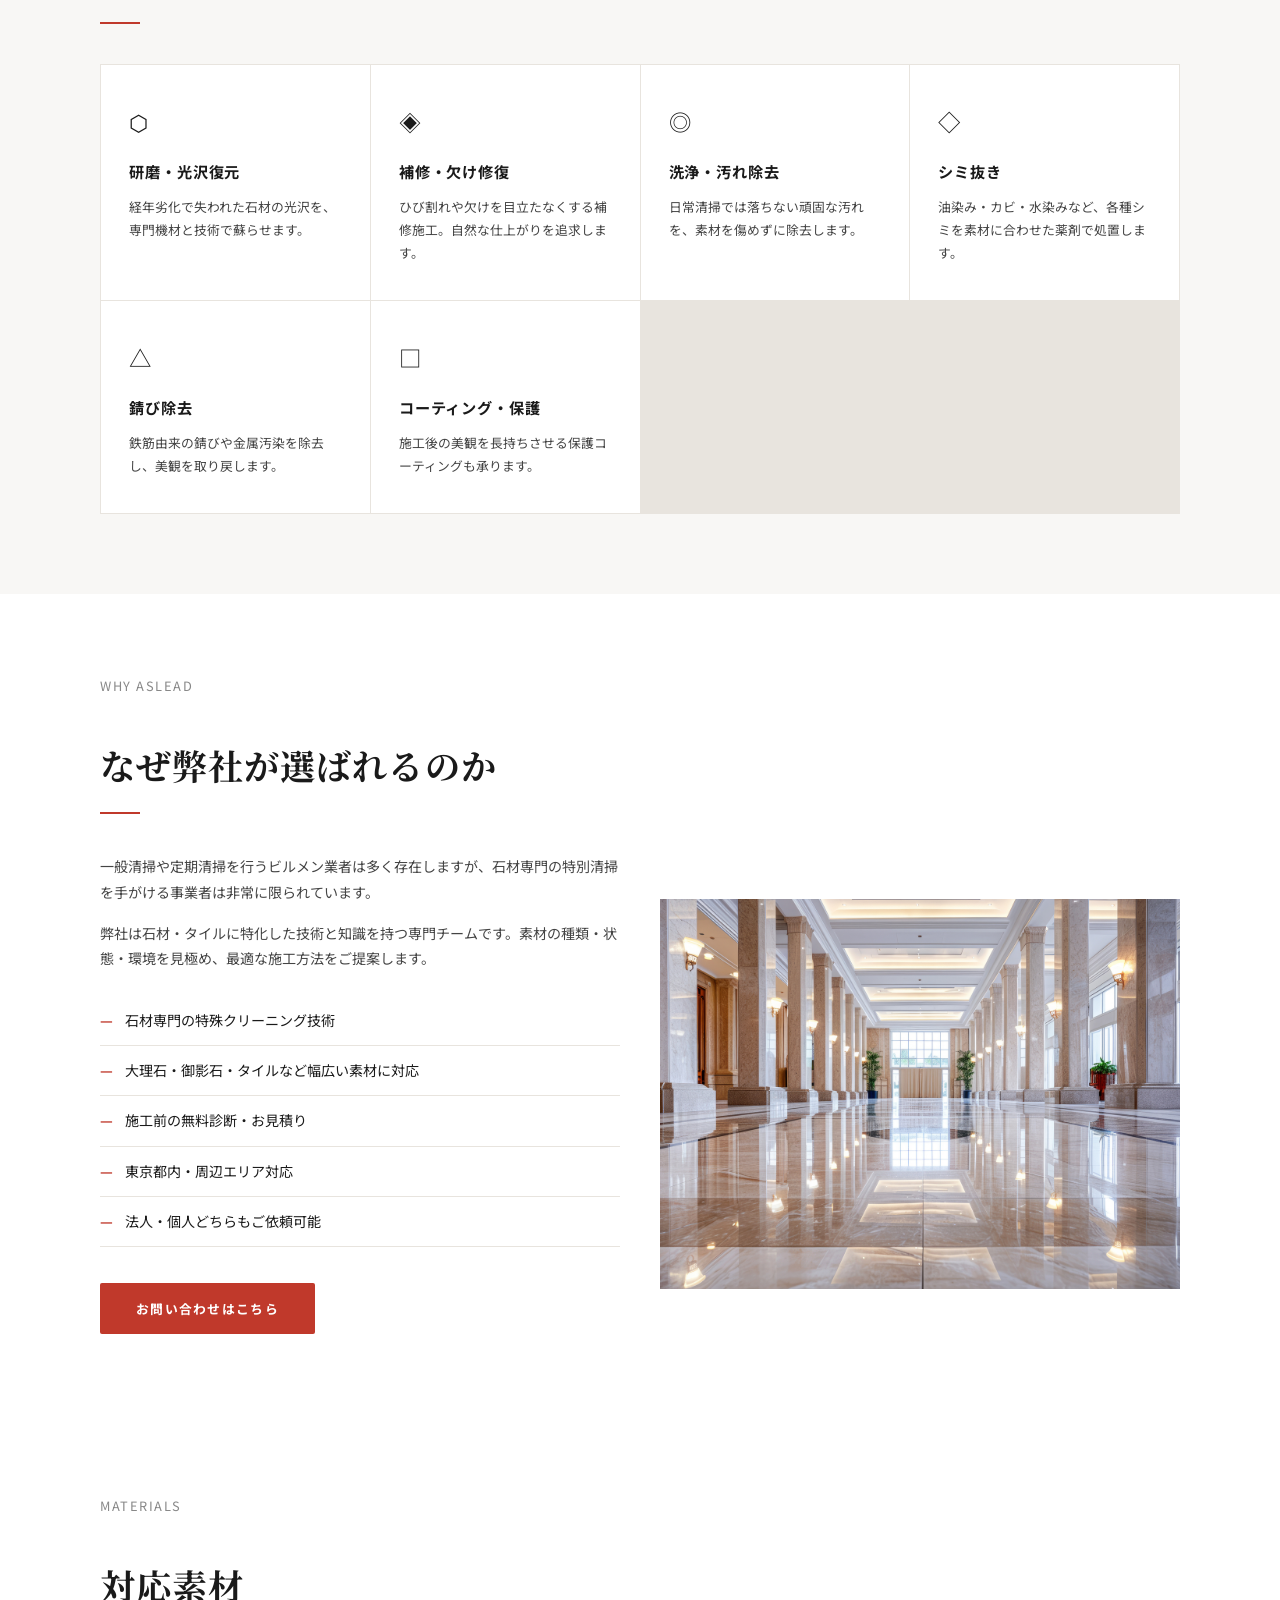
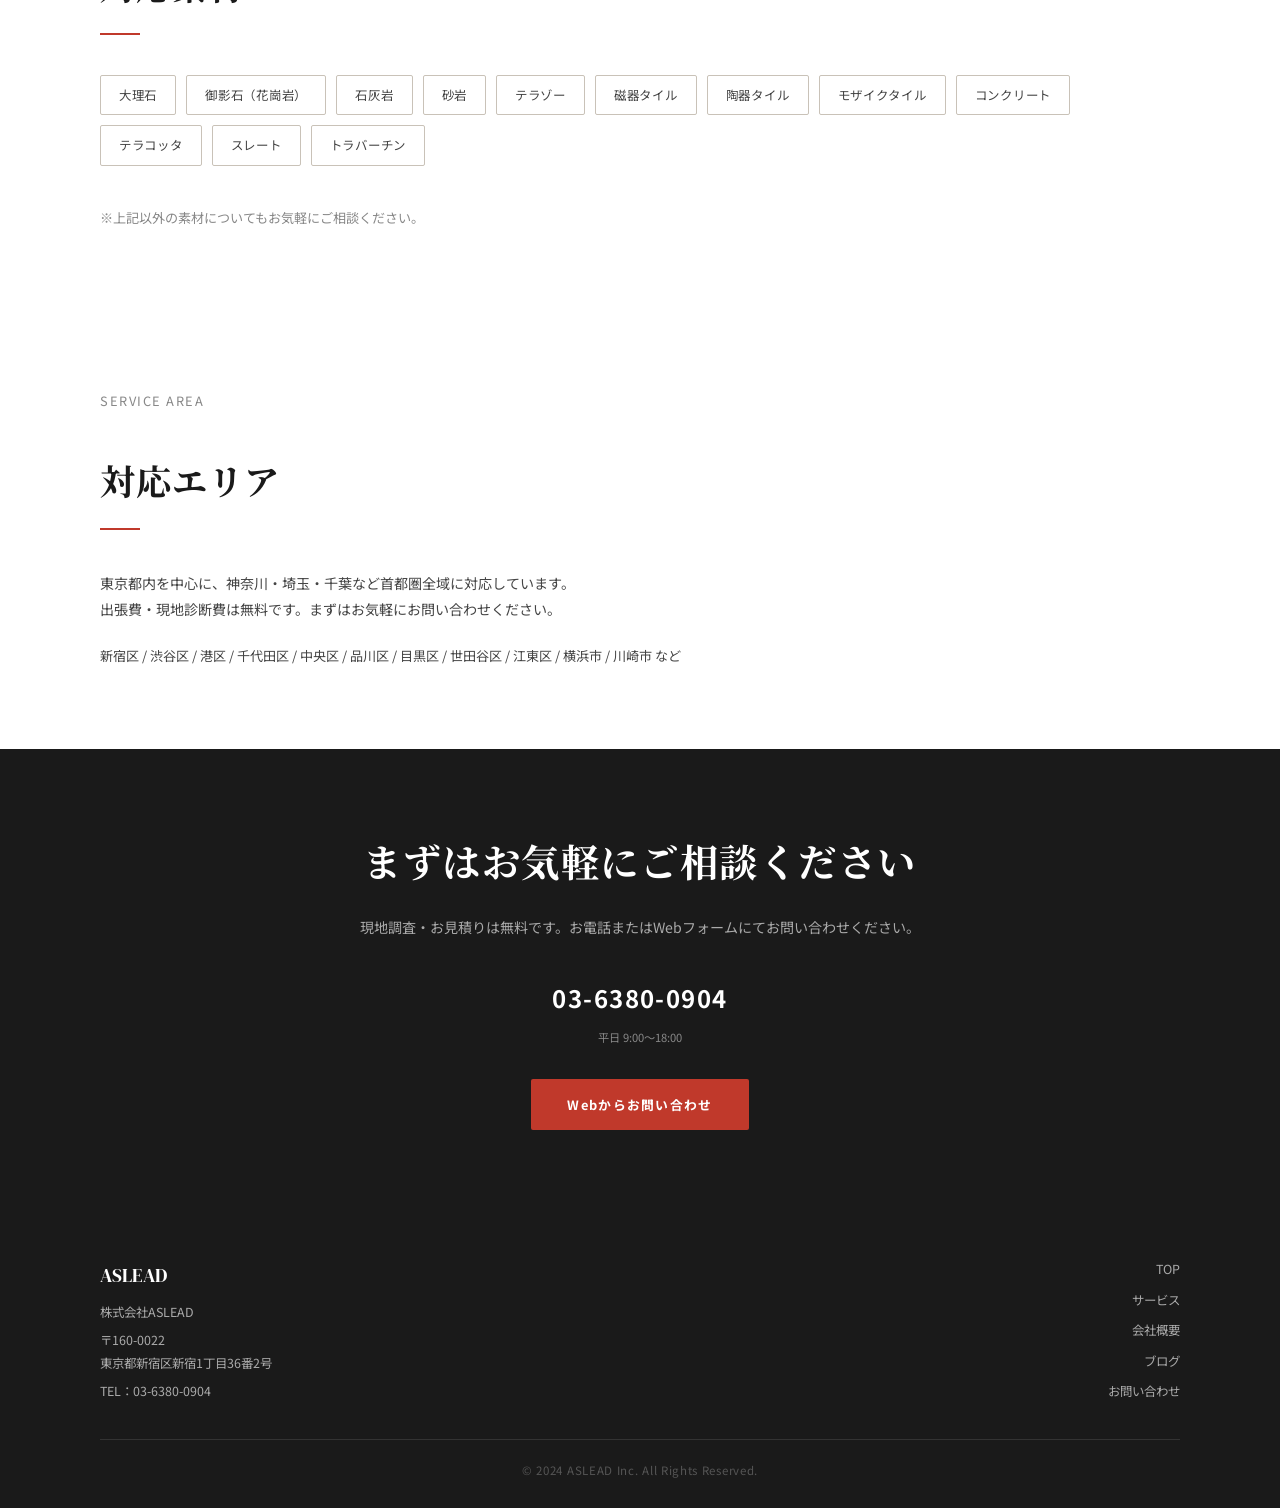
==== commit 18a7fe9f: "Update index.html" ====
--- a/index.html
+++ b/index.html
@@ -5,7 +5,7 @@
   <meta name="viewport" content="width=device-width, initial-scale=1.0">
 
   <!-- title -->
-  <title>TEST123｜石材・タイル専門クリーニング</title>
+  <title>石材・タイル専門クリーニング｜東京・新宿｜株式会社ASLEAD</title>
 
   <!-- meta description -->
   <meta name="description" content="石材・タイルの研磨・補修・シミ抜き・錆び除去は専門業者へ。一般清掃では対応できない特殊施工を、12年・6000件以上の実績で解決します。東京・新宿区拠点。現地診断・お見積り無料。">
@@ -72,250 +72,285 @@
   <style>
     /* ===== トップページ専用 ===== */
 
-    /* ===== ヒーロー（Before/After実績訴求版） ===== */
+    /* ===== ヒーロー v2（大理石背景・左右BA・アイコン画像版） ===== */
     :root {
       --gold: #c9a24b;
       --gold-light: #e8d4a0;
       --gold-dark: #8a6d2f;
+      --ink-hero: #1a1208;
     }
 
     .hero2 {
-      background:
-        radial-gradient(ellipse 80% 50% at 50% -10%, rgba(201,162,75,.10), transparent 60%),
-        var(--ink);
-      color: var(--white);
-      padding: 56px 0 64px;
       position: relative;
       overflow: hidden;
-    }
-
-    .hero2::before {
+      padding: 0;
+      background: #f5f2ee;
+    }
+
+    /* 大理石背景 */
+    .hero2-bg {
+      position: absolute;
+      inset: 0;
+      background-image: url('hero-bg.jpg');
+      background-size: cover;
+      background-position: center;
+      opacity: .85;
+    }
+
+    /* 四隅コーナーフレーム */
+    .hero2-frame {
+      position: absolute;
+      inset: 16px;
+      pointer-events: none;
+      z-index: 2;
+    }
+
+    .hero2-frame::before,
+    .hero2-frame::after,
+    .hero2-frame-b::before,
+    .hero2-frame-b::after {
       content: '';
       position: absolute;
-      inset: 0;
-      background:
-        repeating-linear-gradient(90deg, transparent, transparent 79px, rgba(255,255,255,.025) 79px, rgba(255,255,255,.025) 80px);
+      width: 48px;
+      height: 48px;
+    }
+
+    .hero2-frame::before {
+      top: 0; left: 0;
+      border-top: 2px solid var(--gold);
+      border-left: 2px solid var(--gold);
+    }
+
+    .hero2-frame::after {
+      top: 0; right: 0;
+      border-top: 2px solid var(--gold);
+      border-right: 2px solid var(--gold);
+    }
+
+    .hero2-frame-b {
+      position: absolute;
+      inset: 16px;
       pointer-events: none;
+      z-index: 2;
+    }
+
+    .hero2-frame-b::before {
+      content: '';
+      position: absolute;
+      bottom: 0; left: 0;
+      width: 48px; height: 48px;
+      border-bottom: 2px solid var(--gold);
+      border-left: 2px solid var(--gold);
+    }
+
+    .hero2-frame-b::after {
+      content: '';
+      position: absolute;
+      bottom: 0; right: 0;
+      width: 48px; height: 48px;
+      border-bottom: 2px solid var(--gold);
+      border-right: 2px solid var(--gold);
     }
 
     .hero2-inner {
       position: relative;
-      z-index: 1;
+      z-index: 3;
       text-align: center;
-    }
-
+      padding: 52px 0 56px;
+    }
+
+    /* バッジ */
     .hero2-badge {
       display: inline-flex;
       align-items: center;
-      gap: 14px;
-      padding: 9px 28px;
-      border: 1px solid rgba(201,162,75,.5);
+      gap: 20px;
+      padding: 12px 36px;
+      border: 1.5px solid var(--gold);
       border-radius: 100px;
-      font-size: .76rem;
-      letter-spacing: .12em;
-      color: var(--gold-light);
-      margin-bottom: 28px;
-    }
-
-    .hero2-badge .num {
+      background: rgba(255,255,255,.65);
+      backdrop-filter: blur(4px);
+      margin-bottom: 32px;
+    }
+
+    .hero2-badge-item {
+      display: flex;
+      align-items: baseline;
+      gap: 4px;
+    }
+
+    .hero2-badge-num {
       font-family: var(--serif);
-      font-style: italic;
-      font-size: 1rem;
-      color: var(--gold);
+      font-size: 2rem;
+      font-weight: 700;
+      color: var(--gold-dark);
+      line-height: 1;
+    }
+
+    .hero2-badge-unit {
+      font-size: .85rem;
+      color: #5a4a1a;
+      letter-spacing: .06em;
       font-weight: 600;
     }
 
-    .hero2-badge .sep {
-      width: 1px;
-      height: 12px;
-      background: rgba(201,162,75,.4);
-    }
-
+    .hero2-badge-sep {
+      width: 1.5px;
+      height: 28px;
+      background: var(--gold);
+      opacity: .6;
+    }
+
+    /* キャッチコピー */
     .hero2-catch {
       font-family: var(--serif);
-      font-size: clamp(1.9rem, 4.6vw, 3.2rem);
-      line-height: 1.45;
-      letter-spacing: .03em;
-      margin-bottom: 18px;
+      font-size: clamp(2.2rem, 5vw, 3.6rem);
+      line-height: 1.4;
+      letter-spacing: .04em;
+      color: var(--ink-hero);
+      margin-bottom: 16px;
+      text-shadow: 0 1px 3px rgba(255,255,255,.8);
     }
 
     .hero2-catch .accent {
-      background: linear-gradient(90deg, var(--gold-light), var(--gold) 60%);
-      -webkit-background-clip: text;
-      background-clip: text;
-      color: transparent;
+      color: var(--gold-dark);
     }
 
     .hero2-sub {
-      font-size: .95rem;
-      color: var(--gold-light);
-      letter-spacing: .04em;
+      font-size: 1.05rem;
+      color: #3a2e10;
+      letter-spacing: .06em;
       margin-bottom: 44px;
-    }
-
-    .ba-wrap {
+      font-weight: 500;
+    }
+
+    /* Before/After 左右並び */
+    .ba-side {
+      display: grid;
+      grid-template-columns: 1fr 1fr;
       max-width: 980px;
-      margin: 0 auto 28px;
+      margin: 0 auto 12px;
       border-radius: 6px;
       overflow: hidden;
-      border: 1px solid rgba(201,162,75,.35);
-      box-shadow: 0 30px 70px -20px rgba(0,0,0,.6);
-    }
-
-    .ba-slider {
+      border: 2px solid var(--gold);
+      box-shadow: 0 20px 60px -10px rgba(0,0,0,.25);
+    }
+
+    .ba-side-item {
       position: relative;
-      width: 100%;
-      aspect-ratio: 16/10;
+      aspect-ratio: 4/3;
       overflow: hidden;
-      cursor: ew-resize;
-      user-select: none;
-      background: #000;
-    }
-
-    .ba-slider img {
-      position: absolute;
-      inset: 0;
+    }
+
+    .ba-side-item img {
       width: 100%;
       height: 100%;
       object-fit: cover;
       display: block;
-      pointer-events: none;
-    }
-
-    .ba-after { z-index: 1; }
-
-    .ba-before-wrap {
+    }
+
+    .ba-label {
       position: absolute;
-      inset: 0;
-      z-index: 2;
-      overflow: hidden;
-      width: 50%;
-    }
-
-    .ba-before-wrap img {
-      max-width: none;
-    }
-
-    .ba-handle {
+      top: 0;
+      left: 0;
+      right: 0;
+      padding: 14px 20px;
+      font-family: var(--serif);
+      font-size: 1.3rem;
+      font-weight: 700;
+      letter-spacing: .18em;
+    }
+
+    .ba-label-before {
+      background: rgba(10,10,10,.72);
+      color: #fff;
+    }
+
+    .ba-label-after {
+      background: linear-gradient(90deg, var(--gold-dark), var(--gold));
+      color: #1a1402;
+    }
+
+    .ba-divider {
       position: absolute;
       top: 0;
       bottom: 0;
-      left: 50%;
-      width: 0;
-      z-index: 3;
-      pointer-events: none;
-    }
-
-    .ba-handle::before {
-      content: '';
-      position: absolute;
-      top: 0; bottom: 0; left: -1px;
-      width: 2px;
+      right: 0;
+      width: 3px;
       background: var(--gold);
-    }
-
-    .ba-handle-grip {
-      position: absolute;
-      top: 50%;
-      left: 50%;
-      transform: translate(-50%, -50%);
-      width: 44px;
-      height: 44px;
-      border-radius: 50%;
-      background: var(--gold);
-      display: flex;
-      align-items: center;
-      justify-content: center;
-      box-shadow: 0 4px 16px rgba(0,0,0,.4);
-    }
-
-    .ba-handle-grip svg { width: 18px; height: 18px; }
-
-    .ba-tag {
-      position: absolute;
-      top: 16px;
-      z-index: 4;
-      font-family: var(--serif);
-      font-size: .8rem;
-      letter-spacing: .12em;
-      padding: 6px 16px;
-      color: #fff;
-    }
-
-    .ba-tag-before {
-      left: 16px;
-      background: rgba(20,20,20,.78);
-      border: 1px solid rgba(255,255,255,.25);
-    }
-
-    .ba-tag-after {
-      right: 16px;
-      background: linear-gradient(90deg, var(--gold-dark), var(--gold));
-      color: #1a1402;
-      font-weight: 700;
-    }
-
-    .ba-caption {
+      z-index: 2;
+    }
+
+    .ba-caption2 {
       text-align: center;
-      font-size: .72rem;
-      color: #999;
+      font-size: .78rem;
+      color: #7a6a3a;
       letter-spacing: .08em;
-      margin-bottom: 32px;
-    }
-
+      margin-bottom: 36px;
+    }
+
+    /* 対応先バッジ */
     .scope-row {
       display: flex;
       justify-content: center;
       gap: 12px;
       flex-wrap: wrap;
-      margin-bottom: 48px;
+      margin-bottom: 44px;
     }
 
     .scope-pill {
       display: flex;
       align-items: center;
       gap: 8px;
-      padding: 10px 20px;
-      border: 1px solid rgba(201,162,75,.35);
+      padding: 10px 22px;
+      border: 1.5px solid var(--gold);
       border-radius: 100px;
-      font-size: .78rem;
+      font-size: .85rem;
+      font-weight: 600;
       letter-spacing: .04em;
-      color: #ddd;
-    }
-
-    .scope-pill svg { width: 15px; height: 15px; stroke: var(--gold); flex-shrink: 0; }
-
+      color: #3a2e10;
+      background: rgba(255,255,255,.6);
+    }
+
+    .scope-pill svg {
+      width: 15px; height: 15px;
+      stroke: var(--gold-dark);
+      flex-shrink: 0;
+    }
+
+    /* 実績4項目 */
     .proof-row2 {
       display: grid;
       grid-template-columns: repeat(4, 1fr);
-      gap: 1px;
-      background: rgba(255,255,255,.1);
+      gap: 16px;
       max-width: 980px;
-      margin: 0 auto 44px;
-      border-radius: 4px;
-      overflow: hidden;
+      margin: 0 auto 48px;
     }
 
     .proof-item2 {
-      background: rgba(255,255,255,.03);
-      padding: 22px 16px;
+      background: rgba(255,255,255,.75);
+      border: 1px solid rgba(201,162,75,.4);
+      border-radius: 6px;
+      padding: 24px 16px 20px;
       text-align: center;
-    }
-
-    .proof-item2 svg {
-      width: 26px;
-      height: 26px;
-      stroke: var(--gold);
-      margin-bottom: 10px;
+      backdrop-filter: blur(4px);
+    }
+
+    .proof-item2 img {
+      width: 56px;
+      height: 56px;
+      object-fit: contain;
+      margin-bottom: 14px;
     }
 
     .proof-item2 p {
-      font-size: .76rem;
-      color: #ccc;
-      line-height: 1.6;
+      font-size: .85rem;
+      color: #2a2010;
+      line-height: 1.7;
       letter-spacing: .02em;
-    }
-
+      font-weight: 500;
+    }
+
+    /* CTA */
     .hero2-cta {
       display: flex;
       justify-content: center;
@@ -330,18 +365,18 @@
       background: linear-gradient(90deg, var(--gold-dark), var(--gold));
       color: #1a1402;
       font-weight: 700;
-      font-size: .92rem;
+      font-size: 1rem;
       letter-spacing: .06em;
-      padding: 17px 44px;
+      padding: 18px 52px;
       border-radius: 4px;
       text-decoration: none;
       transition: transform .2s, box-shadow .2s;
-      box-shadow: 0 10px 30px -10px rgba(201,162,75,.5);
+      box-shadow: 0 10px 30px -10px rgba(140,100,20,.4);
     }
 
     .btn-gold:hover {
       transform: translateY(-2px);
-      box-shadow: 0 14px 36px -10px rgba(201,162,75,.7);
+      box-shadow: 0 14px 36px -10px rgba(140,100,20,.6);
     }
 
     .btn-gold svg { width: 16px; height: 16px; }
@@ -349,26 +384,40 @@
     .btn-ghost2 {
       display: inline-flex;
       align-items: center;
-      color: #ddd;
-      font-size: .88rem;
+      color: #3a2e10;
+      font-size: .92rem;
+      font-weight: 600;
       letter-spacing: .05em;
-      padding: 17px 28px;
-      border: 1px solid rgba(255,255,255,.25);
+      padding: 18px 32px;
+      border: 1.5px solid var(--gold);
       border-radius: 4px;
       text-decoration: none;
-      transition: border-color .2s, color .2s;
-    }
-
-    .btn-ghost2:hover { border-color: rgba(255,255,255,.6); color: #fff; }
+      background: rgba(255,255,255,.5);
+      transition: background .2s, border-color .2s;
+    }
+
+    .btn-ghost2:hover {
+      background: rgba(255,255,255,.85);
+      border-color: var(--gold-dark);
+    }
 
     @media (max-width: 760px) {
-      .proof-row2 { grid-template-columns: repeat(2, 1fr); }
+      .hero2-badge { padding: 10px 20px; gap: 12px; }
+      .hero2-badge-num { font-size: 1.5rem; }
+      .proof-row2 { grid-template-columns: repeat(2, 1fr); gap: 10px; }
       .scope-row { gap: 8px; }
-      .scope-pill { font-size: .72rem; padding: 8px 14px; }
-      .ba-handle-grip { width: 38px; height: 38px; }
-      .hero2 { padding: 40px 0 48px; }
-    }
-
+      .scope-pill { font-size: .78rem; padding: 8px 14px; }
+      .ba-label { font-size: 1rem; padding: 10px 14px; }
+      .hero2-inner { padding: 36px 0 44px; }
+      .hero2-frame, .hero2-frame-b { inset: 8px; }
+    }
+
+    @media (max-width: 480px) {
+      .ba-side { grid-template-columns: 1fr; }
+      .ba-side-item:first-child .ba-divider { display: none; }
+    }
+
+    /* 実績ストリップ */
     /* 実績ストリップ */
     .strip {
       background: var(--white);
@@ -585,16 +634,28 @@
   </div>
 </header>
 
-<!-- ===== ヒーロー（Before/After実績訴求版） ===== -->
+<!-- ===== ヒーロー v2（大理石背景・左右BA・アイコン画像版） ===== -->
 <section class="hero2">
+  <div class="hero2-bg"></div>
+  <div class="hero2-frame"></div>
+  <div class="hero2-frame-b"></div>
+
   <div class="container hero2-inner">
 
+    <!-- 実績バッジ -->
     <div class="hero2-badge">
-      <span><span class="num">12</span> 年の実績</span>
-      <span class="sep"></span>
-      <span>施工事例 <span class="num">6,000</span> 件以上</span>
-    </div>
-
+      <div class="hero2-badge-item">
+        <span class="hero2-badge-num">12</span>
+        <span class="hero2-badge-unit">年の実績</span>
+      </div>
+      <span class="hero2-badge-sep"></span>
+      <div class="hero2-badge-item">
+        <span class="hero2-badge-num">6,000</span>
+        <span class="hero2-badge-unit">件以上の施工事例</span>
+      </div>
+    </div>
+
+    <!-- H1 キャッチコピー -->
     <h1 class="hero2-catch">
       石材・タイルの<span class="accent">クリーニング</span>、<br>
       シミ抜き、研磨、<span class="accent">補修</span>の専門業者
@@ -602,26 +663,21 @@
 
     <p class="hero2-sub">大手ビルメンテナンス会社でも解決できない石材トラブルに対応</p>
 
-    <div class="ba-wrap">
-      <div class="ba-slider" id="baSlider">
-        <img class="ba-after" src="hero-after.jpg" alt="石材クリーニング施工後｜光沢が回復したエントランス床（株式会社ASLEAD施工実績）">
-        <div class="ba-before-wrap" id="baBeforeWrap">
-          <img src="hero-before.jpg" alt="石材クリーニング施工前｜黒ずみ汚れが目立つエントランス床">
-        </div>
-        <div class="ba-handle" id="baHandle">
-          <div class="ba-handle-grip">
-            <svg viewBox="0 0 24 24" fill="none" stroke="#1a1402" stroke-width="2.5" stroke-linecap="round" stroke-linejoin="round">
-              <polyline points="8 7 3 12 8 17"></polyline>
-              <polyline points="16 7 21 12 16 17"></polyline>
-            </svg>
-          </div>
-        </div>
-        <span class="ba-tag ba-tag-before">BEFORE</span>
-        <span class="ba-tag ba-tag-after">AFTER</span>
-      </div>
-    </div>
-    <p class="ba-caption">スライダーを動かすと施工前後の違いを確認できます（実際の施工事例）</p>
-
+    <!-- Before/After 左右並び -->
+    <div class="ba-side">
+      <div class="ba-side-item">
+        <div class="ba-label ba-label-before">BEFORE</div>
+        <img src="hero-before.jpg" alt="石材クリーニング施工前｜黒ずみ汚れが目立つエントランス床">
+        <div class="ba-divider"></div>
+      </div>
+      <div class="ba-side-item">
+        <div class="ba-label ba-label-after">AFTER</div>
+        <img src="hero-after.jpg" alt="石材クリーニング施工後｜光沢が回復したエントランス床（株式会社ASLEAD施工実績）">
+      </div>
+    </div>
+    <p class="ba-caption2">実際の施工事例（エントランス床・石材クリーニング）</p>
+
+    <!-- 対応先バッジ -->
     <div class="scope-row">
       <span class="scope-pill">
         <svg viewBox="0 0 24 24" fill="none" stroke-width="1.8" stroke-linecap="round" stroke-linejoin="round"><path d="M3 21h18M5 21V7l8-4v18M19 21V11l-6-4"/></svg>
@@ -641,25 +697,27 @@
       </span>
     </div>
 
+    <!-- 実績4項目（カスタムアイコン） -->
     <div class="proof-row2">
       <div class="proof-item2">
-        <svg viewBox="0 0 24 24" fill="none" stroke-width="1.6" stroke-linecap="round" stroke-linejoin="round"><path d="M12 2l2.4 7.4H22l-6.2 4.5 2.4 7.4-6.2-4.5-6.2 4.5 2.4-7.4L2 9.4h7.6z"/></svg>
+        <img src="icon-01.png" alt="創業12年の確かな実績アイコン">
         <p>創業12年の<br>確かな実績</p>
       </div>
       <div class="proof-item2">
-        <svg viewBox="0 0 24 24" fill="none" stroke-width="1.6" stroke-linecap="round" stroke-linejoin="round"><path d="M18 8a6 6 0 0 0-12 0c0 7-3 9-3 9h18s-3-2-3-9M13.73 21a2 2 0 0 1-3.46 0"/></svg>
+        <img src="icon-02.png" alt="大手対応不可の石材トラブルに対応アイコン">
         <p>大手対応不可の<br>石材トラブルに対応</p>
       </div>
       <div class="proof-item2">
-        <svg viewBox="0 0 24 24" fill="none" stroke-width="1.6" stroke-linecap="round" stroke-linejoin="round"><circle cx="12" cy="8" r="4"/><path d="M4 21v-1a6 6 0 0 1 6-6h4a6 6 0 0 1 6 6v1"/></svg>
+        <img src="icon-03.png" alt="専門技術者による高品質な施工アイコン">
         <p>専門技術者による<br>高品質な施工</p>
       </div>
       <div class="proof-item2">
-        <svg viewBox="0 0 24 24" fill="none" stroke-width="1.6" stroke-linecap="round" stroke-linejoin="round"><path d="M9 11l3 3L22 4"/><path d="M21 12v7a2 2 0 0 1-2 2H5a2 2 0 0 1-2-2V5a2 2 0 0 1 2-2h11"/></svg>
+        <img src="icon-04.png" alt="無料現地調査・お見積り対応アイコン">
         <p>無料現地調査・<br>お見積り対応</p>
       </div>
     </div>
 
+    <!-- CTA -->
     <div class="hero2-cta">
       <a href="/contact/" class="btn-gold">
         無料相談・お見積りはこちら
@@ -853,46 +911,7 @@
     nav.classList.toggle('open');
   });
 </script>
-<script>
-  // ===== Before/After スライダー =====
-  const baSlider = document.getElementById('baSlider');
-  const baBeforeWrap = document.getElementById('baBeforeWrap');
-  const baHandle = document.getElementById('baHandle');
-
-  function setBeforeImgWidth() {
-    if (!baSlider) return;
-    const w = baSlider.offsetWidth;
-    baBeforeWrap.querySelector('img').style.width = w + 'px';
-  }
-
-  function updateBaSlider(percent) {
-    percent = Math.max(0, Math.min(100, percent));
-    baBeforeWrap.style.width = percent + '%';
-    baHandle.style.left = percent + '%';
-  }
-
-  if (baSlider) {
-    setBeforeImgWidth();
-    window.addEventListener('resize', setBeforeImgWidth);
-
-    let baDragging = false;
-
-    function getBaPercent(clientX) {
-      const rect = baSlider.getBoundingClientRect();
-      return ((clientX - rect.left) / rect.width) * 100;
-    }
-
-    baSlider.addEventListener('mousedown', e => { baDragging = true; updateBaSlider(getBaPercent(e.clientX)); });
-    window.addEventListener('mousemove', e => { if (baDragging) updateBaSlider(getBaPercent(e.clientX)); });
-    window.addEventListener('mouseup', () => baDragging = false);
-
-    baSlider.addEventListener('touchstart', e => { baDragging = true; updateBaSlider(getBaPercent(e.touches[0].clientX)); });
-    baSlider.addEventListener('touchmove', e => { if (baDragging) updateBaSlider(getBaPercent(e.touches[0].clientX)); });
-    window.addEventListener('touchend', () => baDragging = false);
-
-    updateBaSlider(50);
-  }
-</script>
+
 <script>
   if (window.netlifyIdentity) {
     window.netlifyIdentity.on("init", user => {
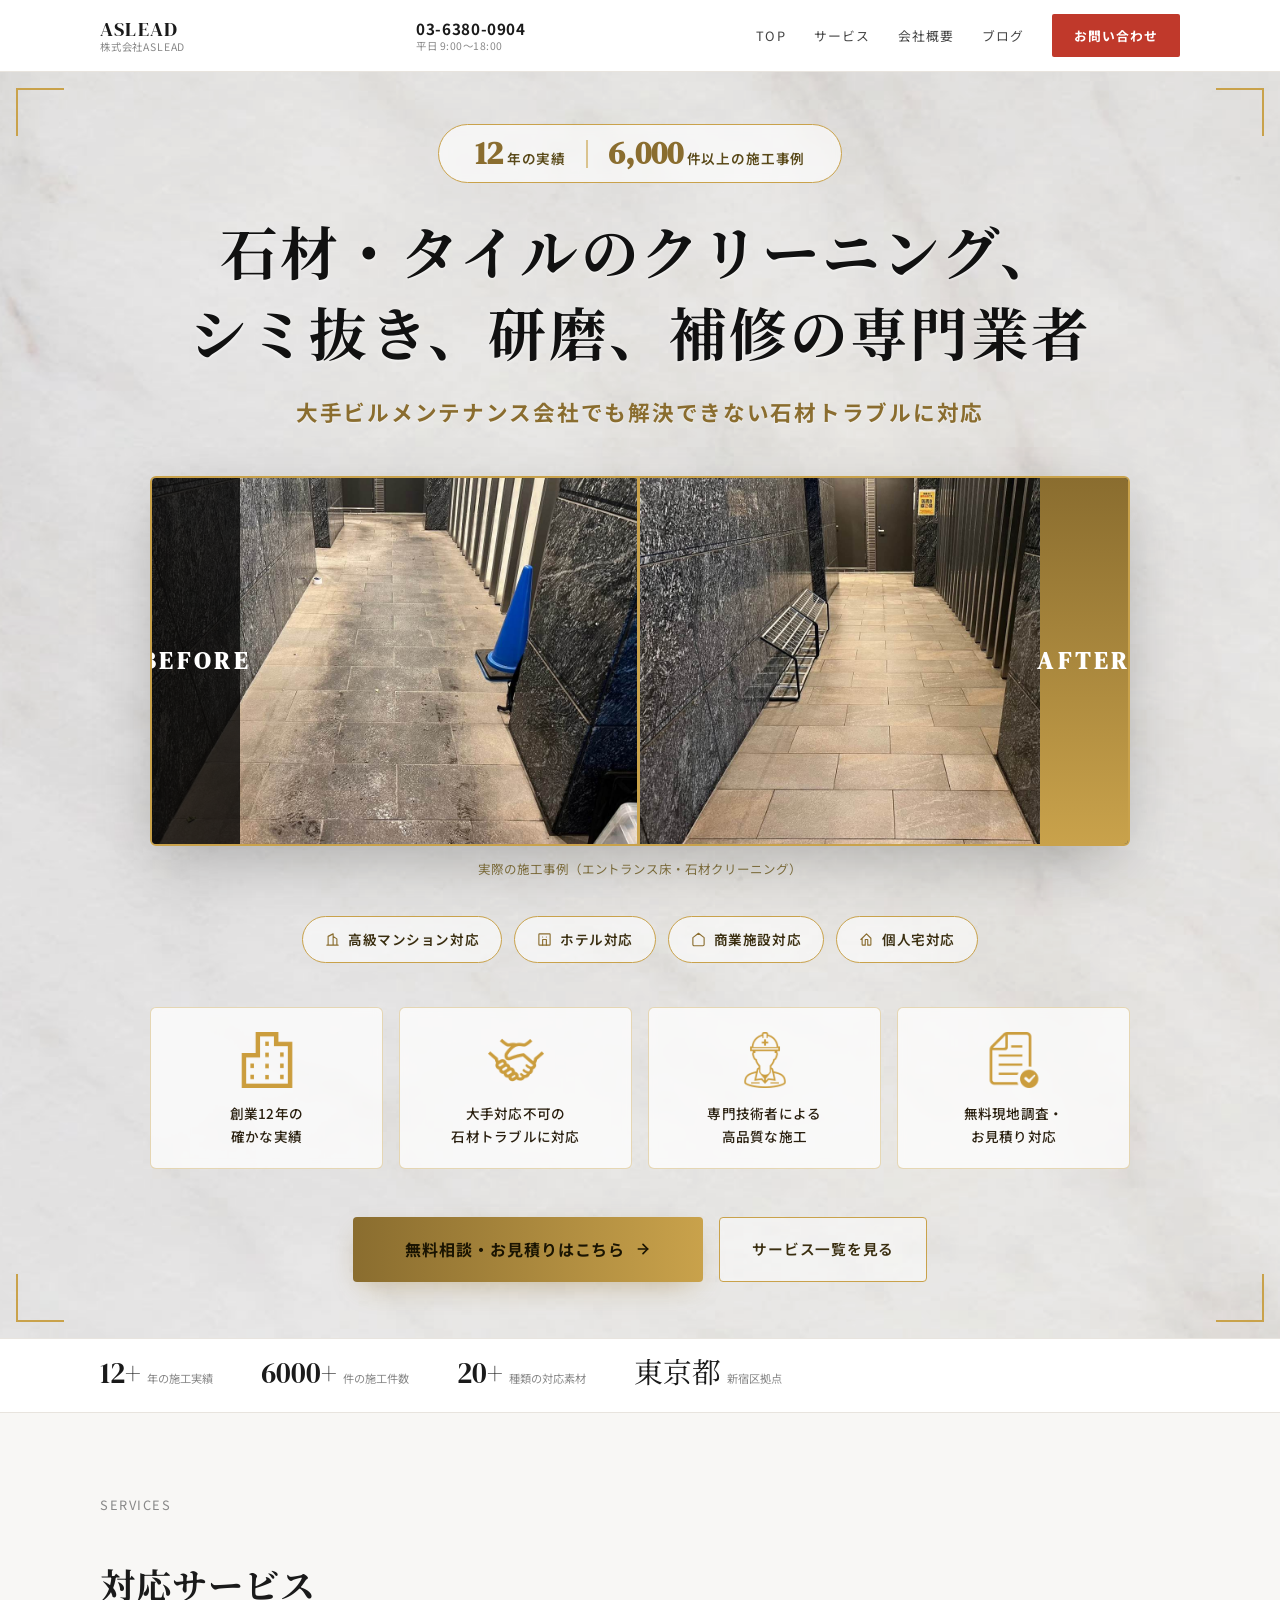
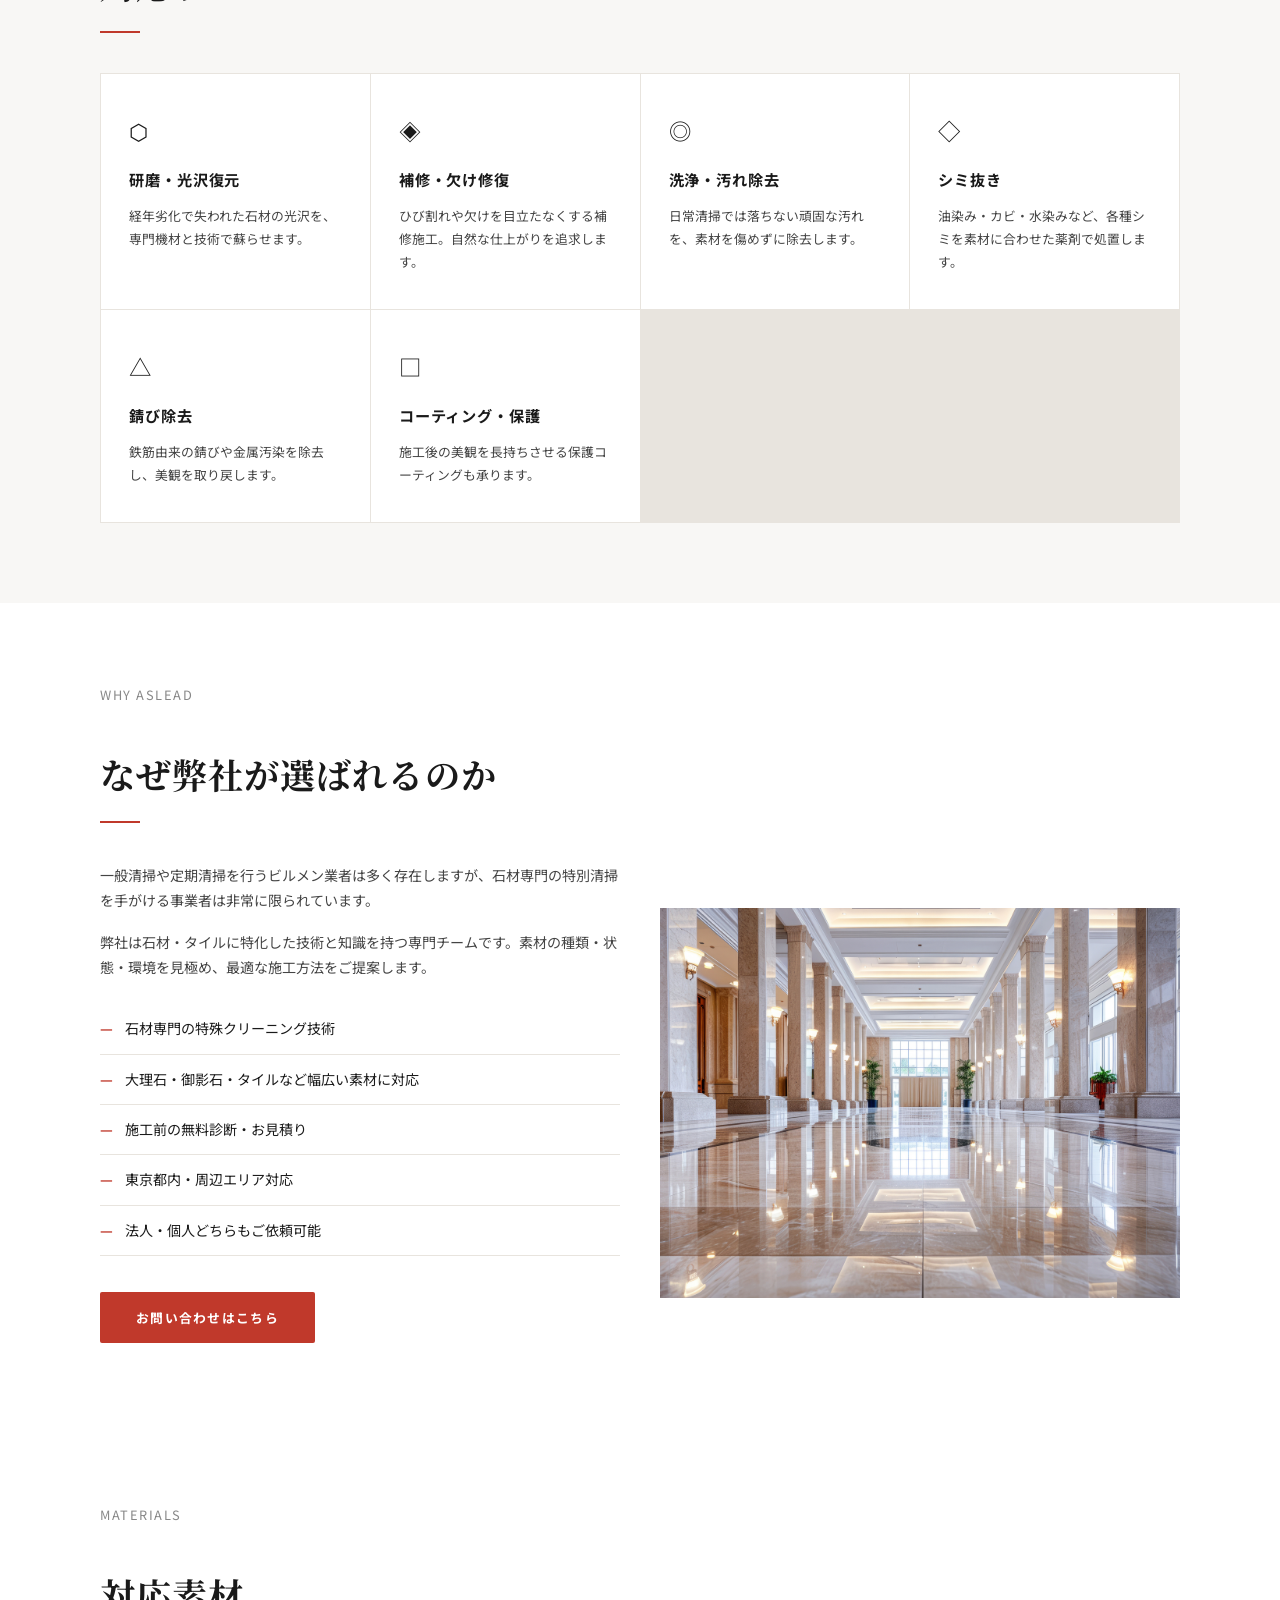
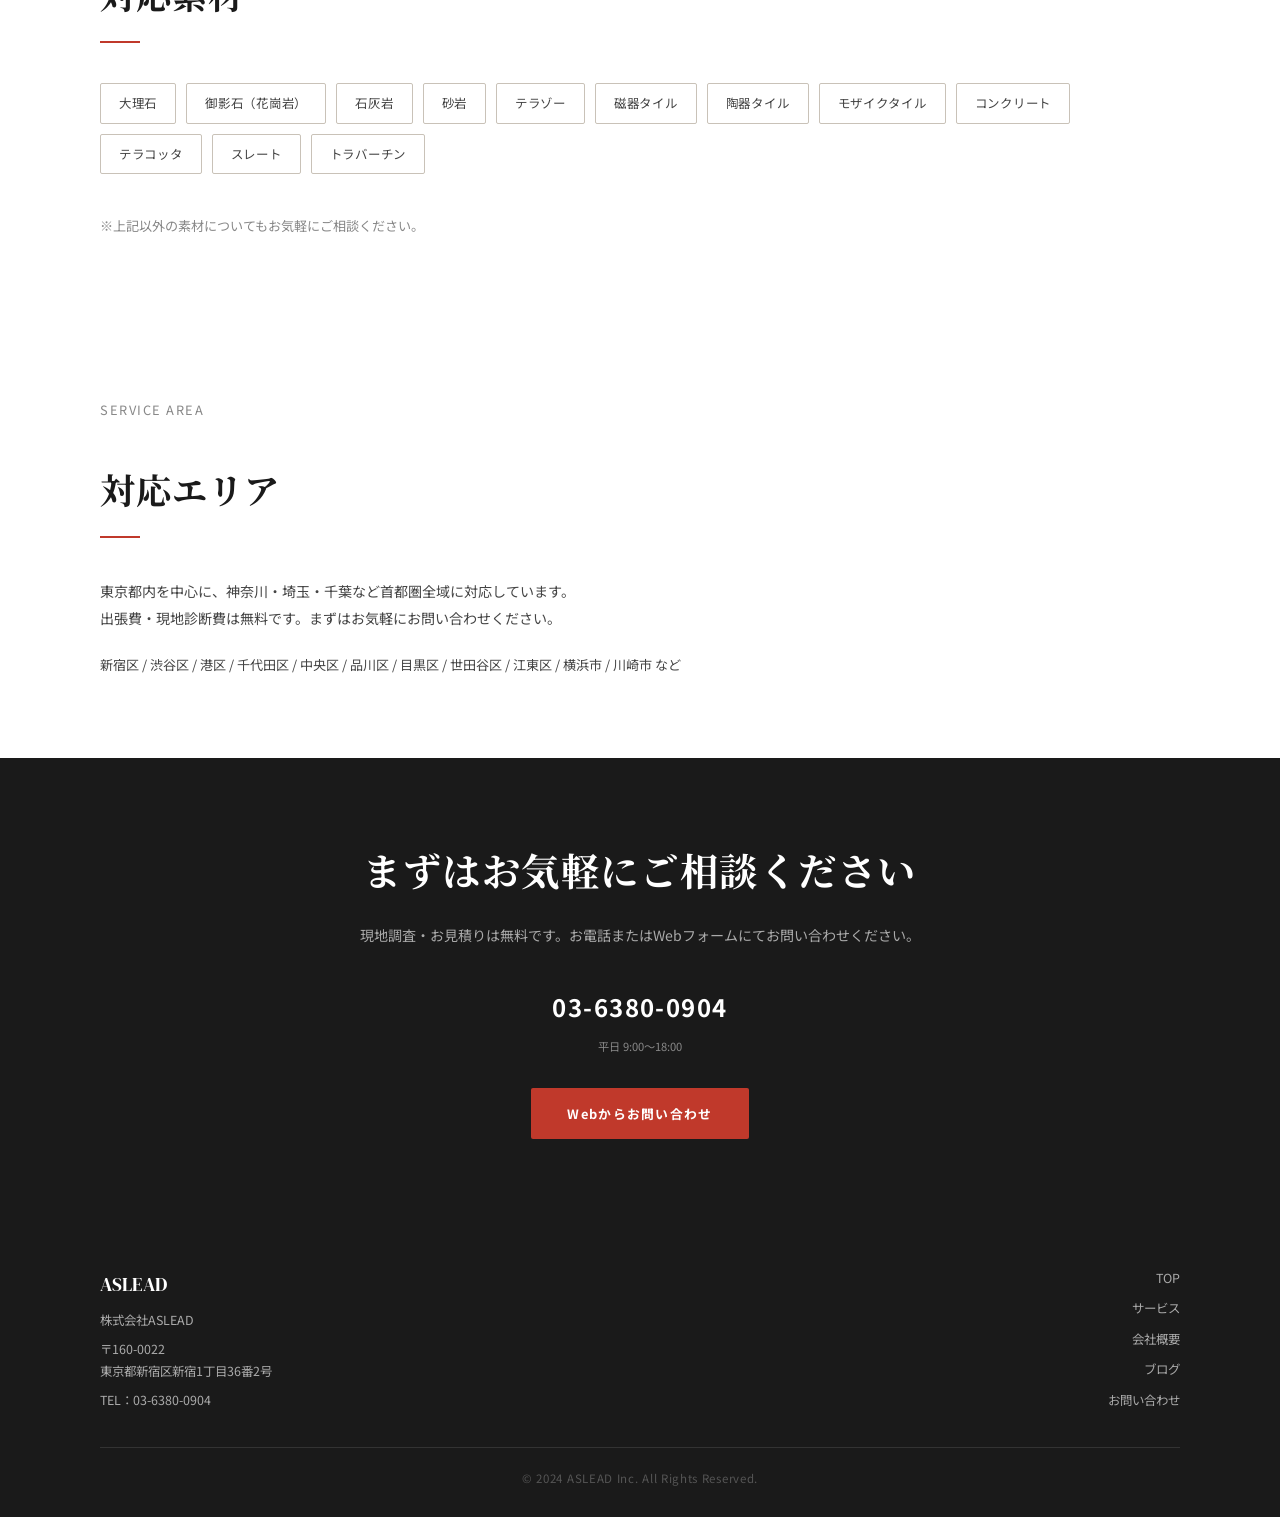
==== commit 8c8338d2: "Update index.html" ====
--- a/index.html
+++ b/index.html
@@ -206,21 +206,22 @@
       font-size: clamp(2.2rem, 5vw, 3.6rem);
       line-height: 1.4;
       letter-spacing: .04em;
-      color: var(--ink-hero);
+      color: #111;
       margin-bottom: 16px;
       text-shadow: 0 1px 3px rgba(255,255,255,.8);
     }
 
     .hero2-catch .accent {
+      color: #111;
+    }
+
+    .hero2-sub {
+      font-size: clamp(1.1rem, 2.2vw, 1.35rem);
       color: var(--gold-dark);
-    }
-
-    .hero2-sub {
-      font-size: 1.05rem;
-      color: #3a2e10;
-      letter-spacing: .06em;
+      letter-spacing: .08em;
       margin-bottom: 44px;
-      font-weight: 500;
+      font-weight: 700;
+      text-shadow: 0 1px 2px rgba(255,255,255,.6);
     }
 
     /* Before/After 左右並び */
@@ -251,23 +252,29 @@
     .ba-label {
       position: absolute;
       top: 0;
-      left: 0;
-      right: 0;
-      padding: 14px 20px;
+      bottom: 0;
+      width: 88px;
+      display: flex;
+      align-items: center;
+      justify-content: center;
       font-family: var(--serif);
-      font-size: 1.3rem;
+      font-size: 1.5rem;
       font-weight: 700;
       letter-spacing: .18em;
+      writing-mode: horizontal-tb;
+      z-index: 3;
     }
 
     .ba-label-before {
-      background: rgba(10,10,10,.72);
+      left: 0;
+      background: rgba(8,8,8,.82);
       color: #fff;
     }
 
     .ba-label-after {
-      background: linear-gradient(90deg, var(--gold-dark), var(--gold));
-      color: #1a1402;
+      right: 0;
+      background: linear-gradient(180deg, var(--gold-dark), var(--gold));
+      color: #fff;
     }
 
     .ba-divider {
@@ -333,13 +340,18 @@
       padding: 24px 16px 20px;
       text-align: center;
       backdrop-filter: blur(4px);
+      display: flex;
+      flex-direction: column;
+      align-items: center;
+      justify-content: flex-start;
     }
 
     .proof-item2 img {
       width: 56px;
       height: 56px;
       object-fit: contain;
-      margin-bottom: 14px;
+      margin: 0 auto 14px;
+      display: block;
     }
 
     .proof-item2 p {
@@ -407,7 +419,7 @@
       .proof-row2 { grid-template-columns: repeat(2, 1fr); gap: 10px; }
       .scope-row { gap: 8px; }
       .scope-pill { font-size: .78rem; padding: 8px 14px; }
-      .ba-label { font-size: 1rem; padding: 10px 14px; }
+      .ba-label { font-size: 1.1rem; width: 64px; }
       .hero2-inner { padding: 36px 0 44px; }
       .hero2-frame, .hero2-frame-b { inset: 8px; }
     }
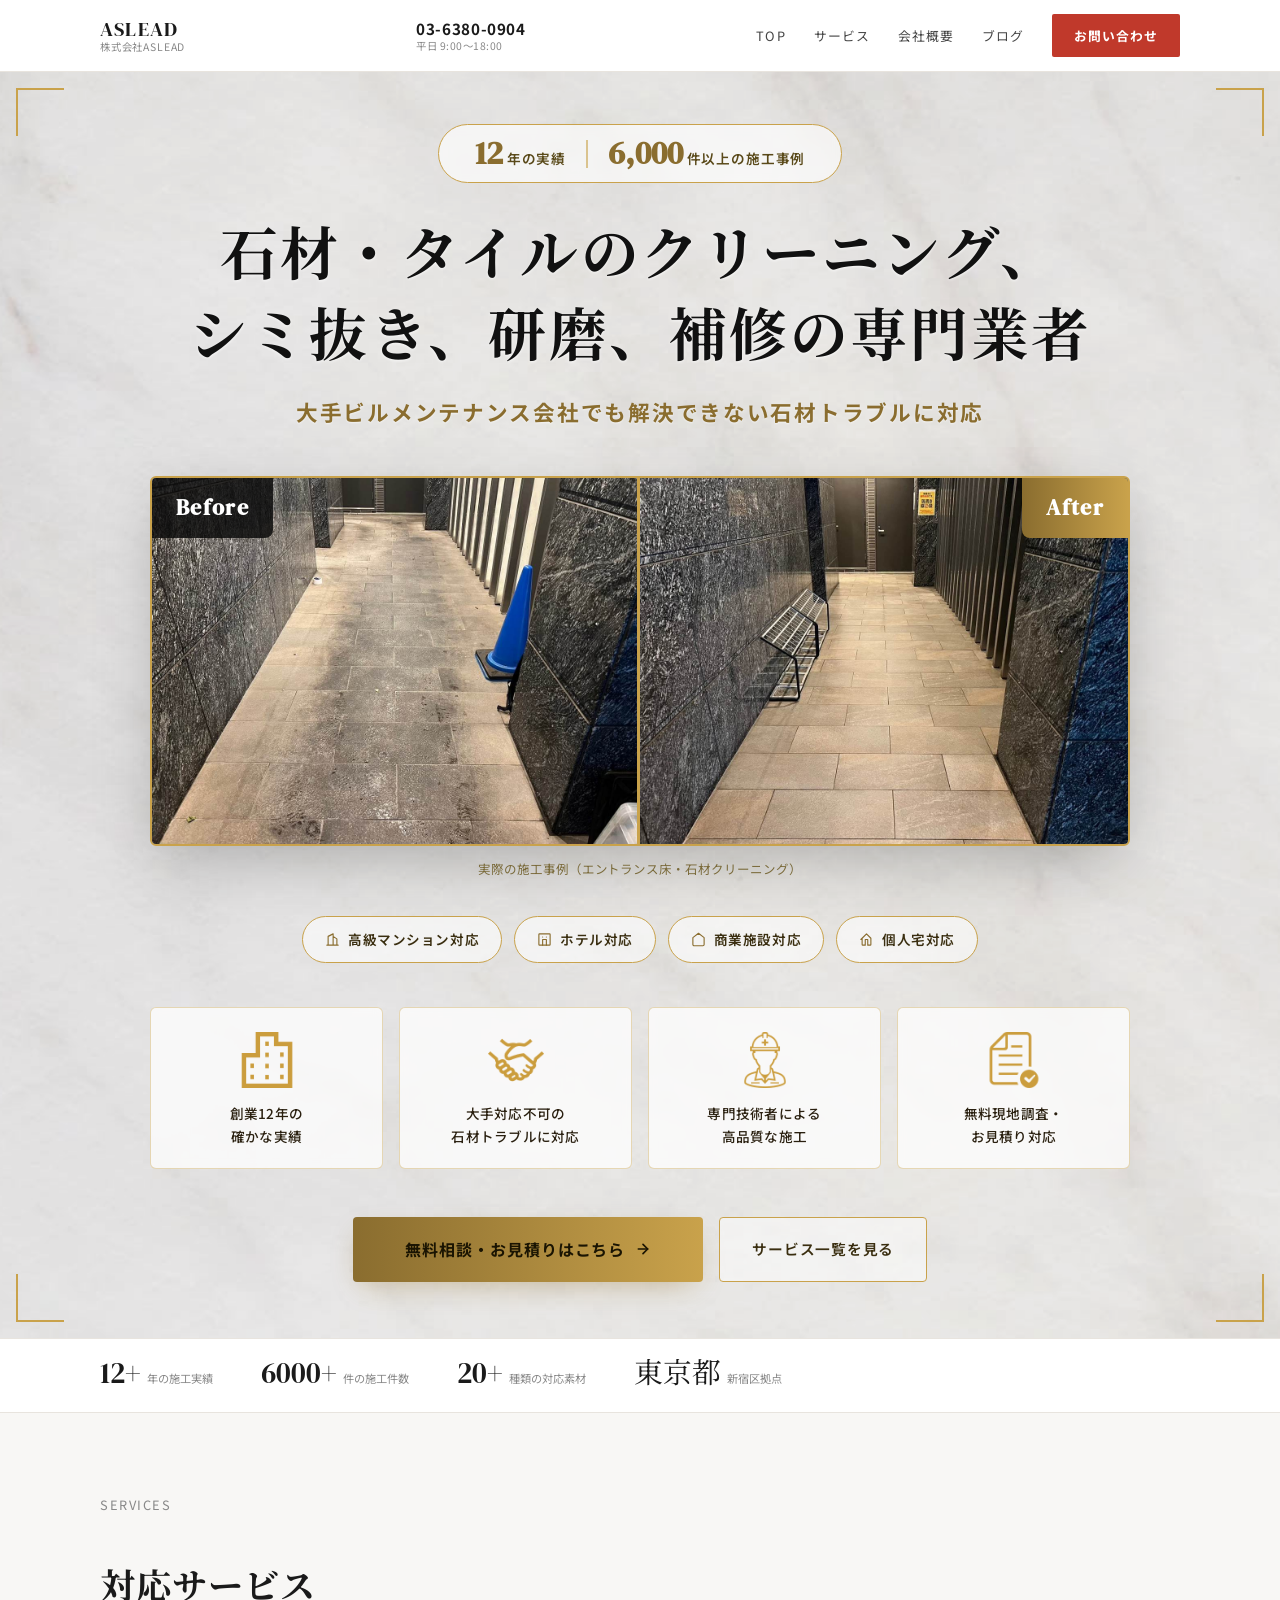
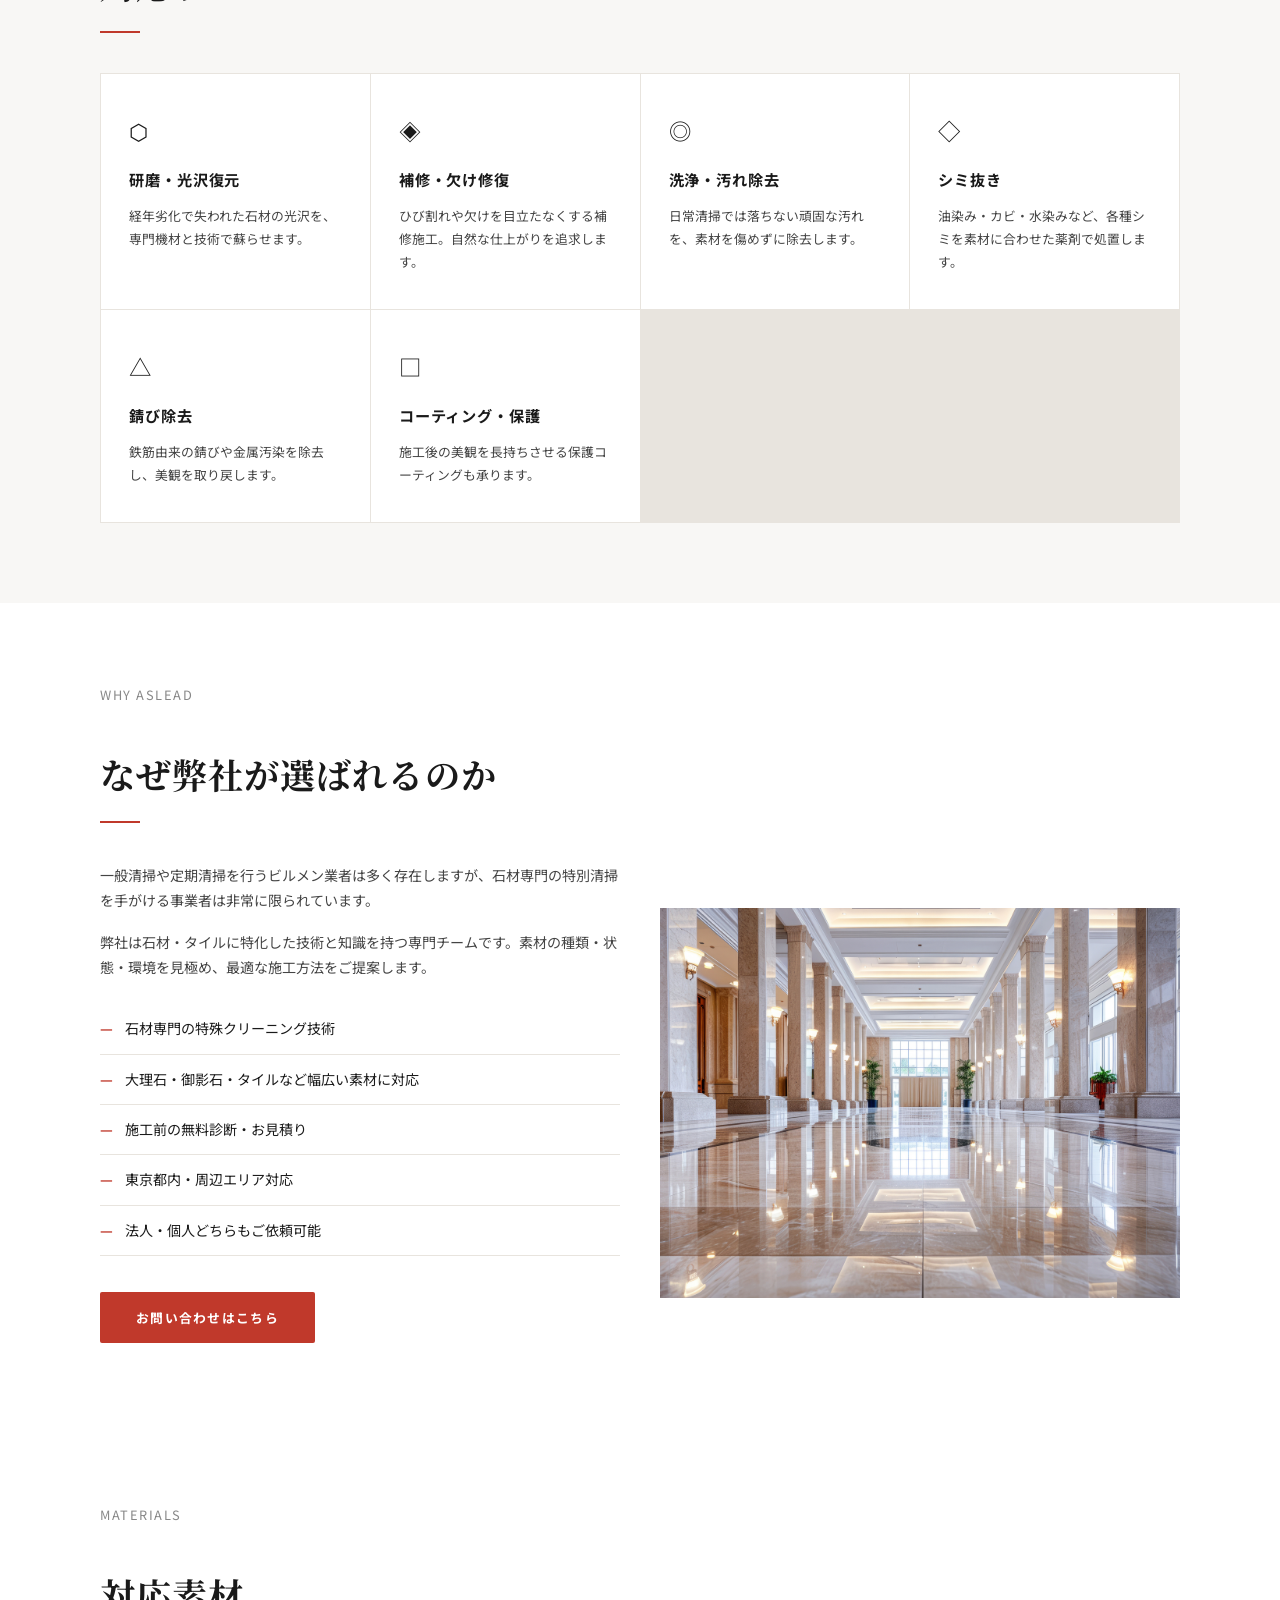
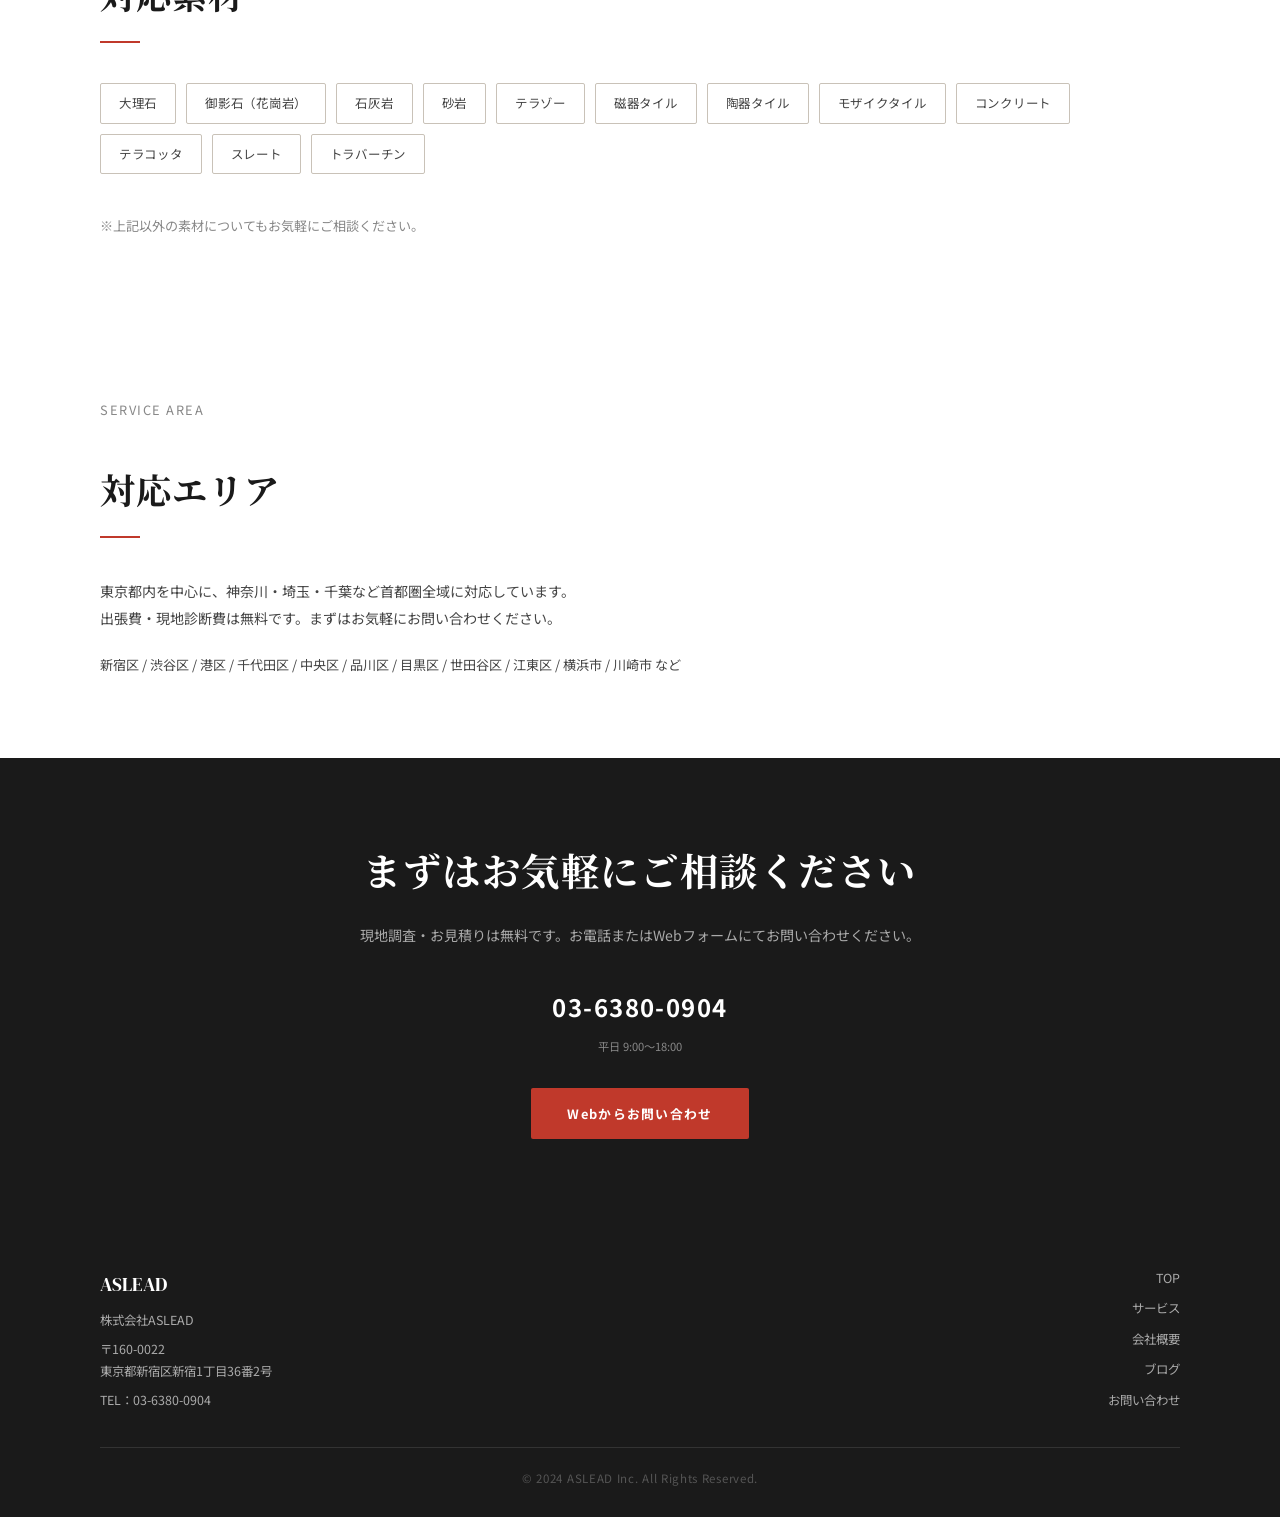
==== commit 63e31b72: "Update index.html" ====
--- a/index.html
+++ b/index.html
@@ -252,29 +252,26 @@
     .ba-label {
       position: absolute;
       top: 0;
-      bottom: 0;
-      width: 88px;
-      display: flex;
-      align-items: center;
-      justify-content: center;
       font-family: var(--serif);
-      font-size: 1.5rem;
+      font-size: 1.4rem;
       font-weight: 700;
-      letter-spacing: .18em;
-      writing-mode: horizontal-tb;
+      letter-spacing: .06em;
       z-index: 3;
+      padding: 10px 24px;
     }
 
     .ba-label-before {
       left: 0;
       background: rgba(8,8,8,.82);
       color: #fff;
+      border-bottom-right-radius: 8px;
     }
 
     .ba-label-after {
       right: 0;
-      background: linear-gradient(180deg, var(--gold-dark), var(--gold));
+      background: linear-gradient(90deg, var(--gold-dark), var(--gold));
       color: #fff;
+      border-bottom-left-radius: 8px;
     }
 
     .ba-divider {
@@ -419,7 +416,7 @@
       .proof-row2 { grid-template-columns: repeat(2, 1fr); gap: 10px; }
       .scope-row { gap: 8px; }
       .scope-pill { font-size: .78rem; padding: 8px 14px; }
-      .ba-label { font-size: 1.1rem; width: 64px; }
+      .ba-label { font-size: 1rem; padding: 8px 16px; }
       .hero2-inner { padding: 36px 0 44px; }
       .hero2-frame, .hero2-frame-b { inset: 8px; }
     }
@@ -678,12 +675,12 @@
     <!-- Before/After 左右並び -->
     <div class="ba-side">
       <div class="ba-side-item">
-        <div class="ba-label ba-label-before">BEFORE</div>
+        <div class="ba-label ba-label-before">Before</div>
         <img src="hero-before.jpg" alt="石材クリーニング施工前｜黒ずみ汚れが目立つエントランス床">
         <div class="ba-divider"></div>
       </div>
       <div class="ba-side-item">
-        <div class="ba-label ba-label-after">AFTER</div>
+        <div class="ba-label ba-label-after">After</div>
         <img src="hero-after.jpg" alt="石材クリーニング施工後｜光沢が回復したエントランス床（株式会社ASLEAD施工実績）">
       </div>
     </div>
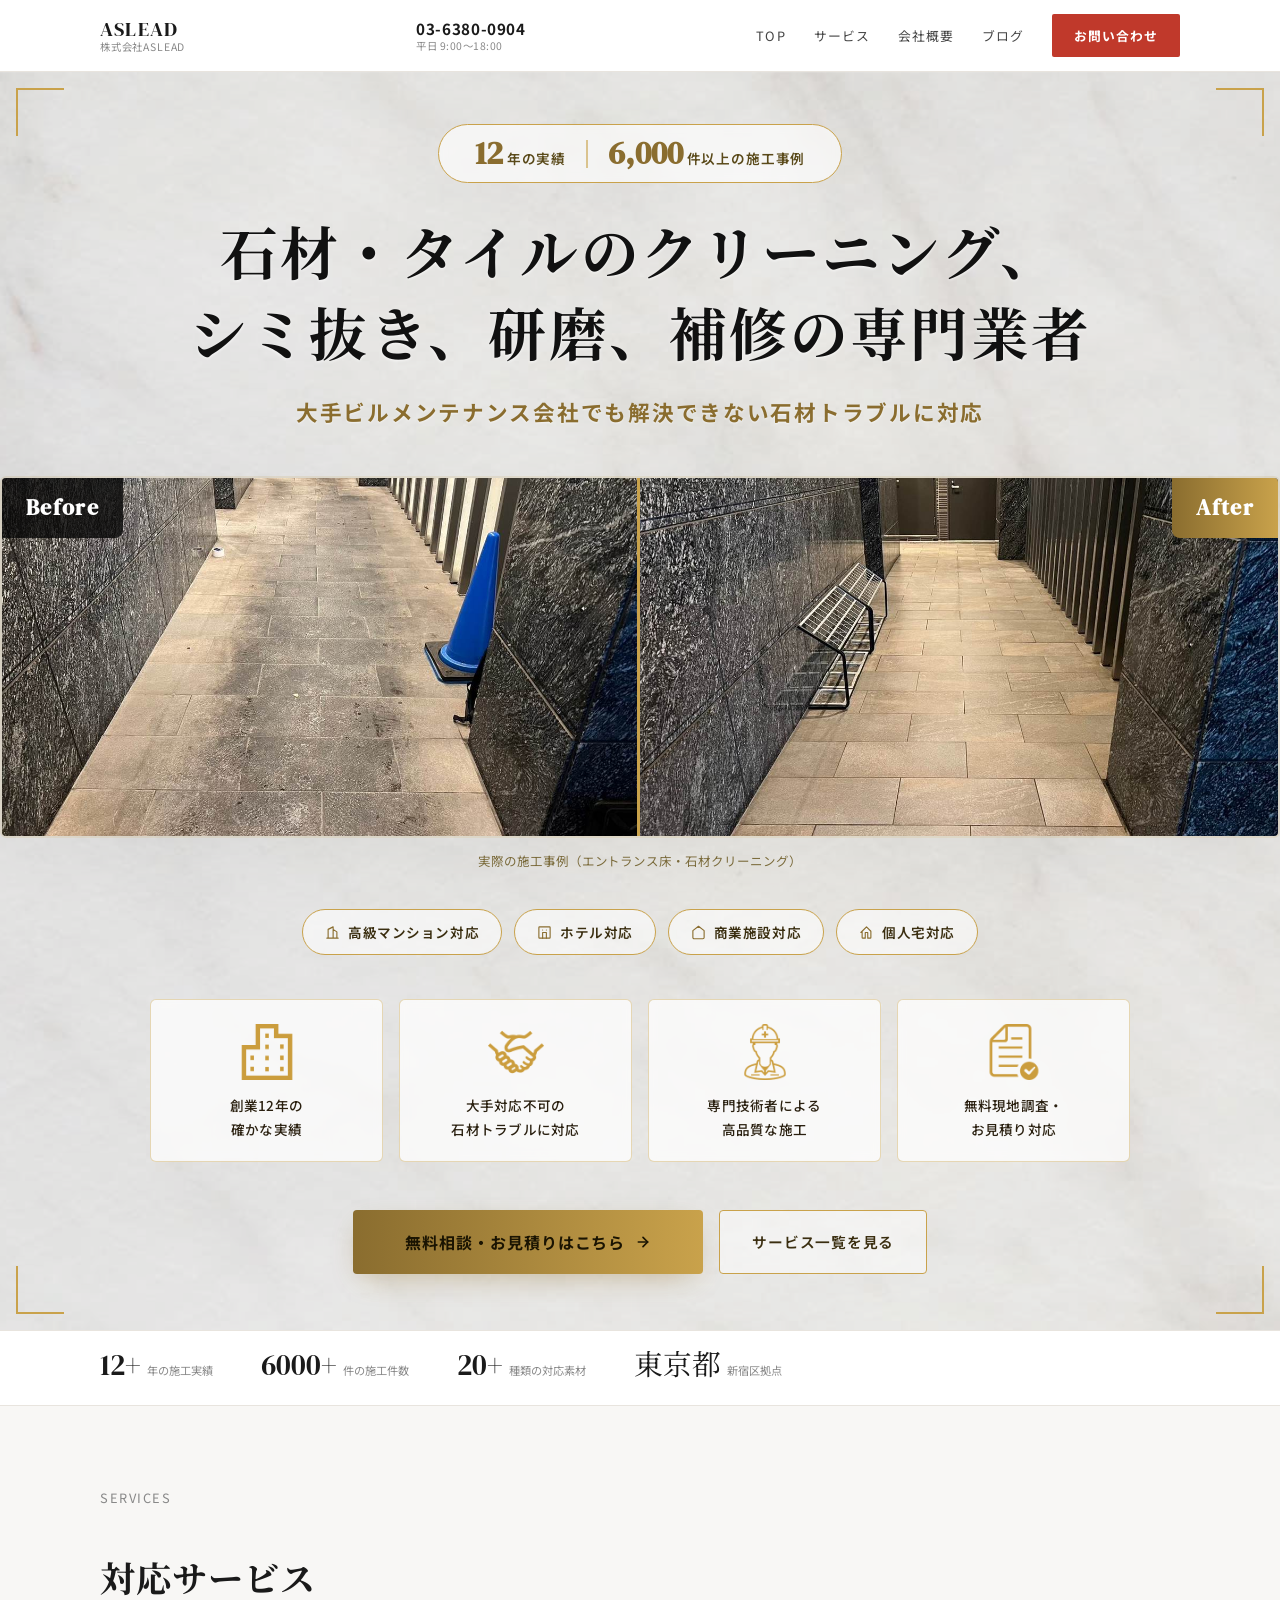
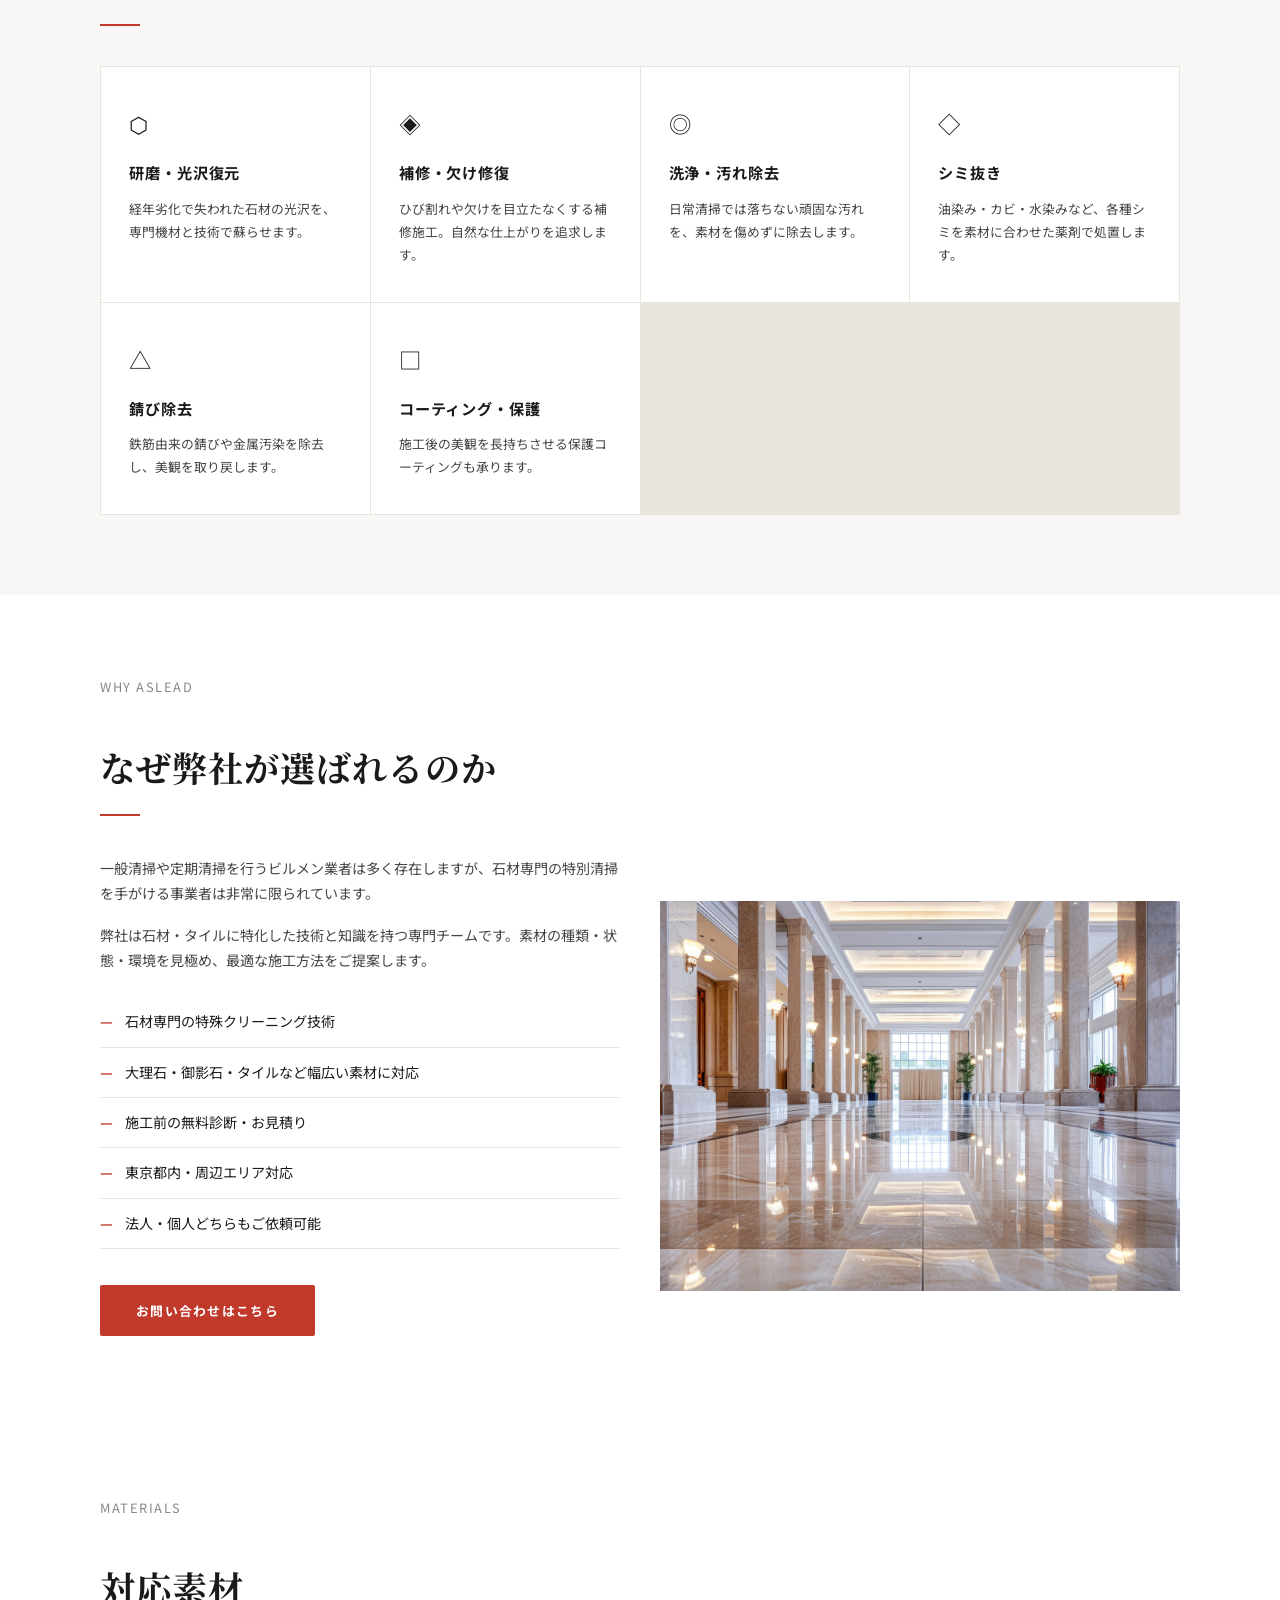
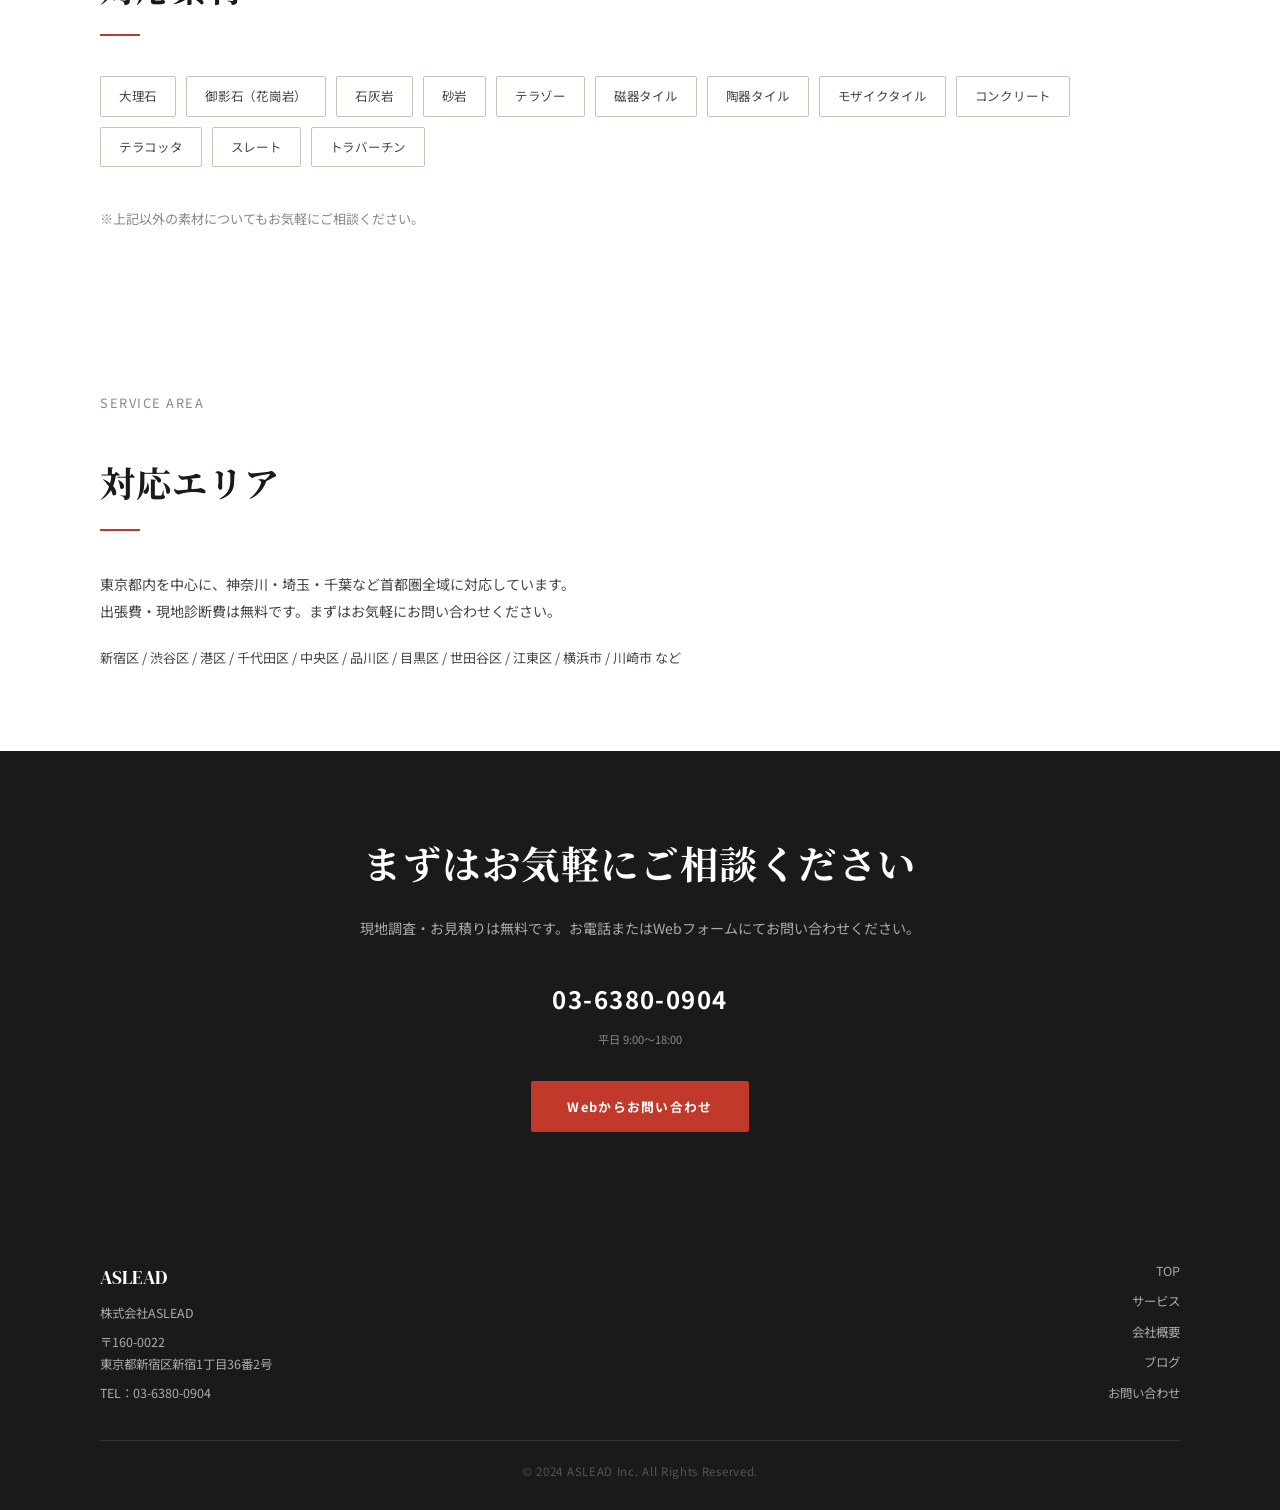
==== commit d85530fb: "Update index.html" ====
--- a/index.html
+++ b/index.html
@@ -156,7 +156,16 @@
       position: relative;
       z-index: 3;
       text-align: center;
-      padding: 52px 0 56px;
+      padding: 52px 0 0;
+    }
+
+    .hero2-inner-bottom {
+      position: relative;
+      z-index: 3;
+      text-align: center;
+      padding: 0 24px 56px;
+      max-width: 1180px;
+      margin: 0 auto;
     }
 
     /* バッジ */
@@ -228,7 +237,7 @@
     .ba-side {
       display: grid;
       grid-template-columns: 1fr 1fr;
-      max-width: 980px;
+      max-width: 100%;
       margin: 0 auto 12px;
       border-radius: 6px;
       overflow: hidden;
@@ -238,7 +247,7 @@
 
     .ba-side-item {
       position: relative;
-      aspect-ratio: 4/3;
+      aspect-ratio: 16/9;
       overflow: hidden;
     }
 
@@ -672,18 +681,22 @@
 
     <p class="hero2-sub">大手ビルメンテナンス会社でも解決できない石材トラブルに対応</p>
 
-    <!-- Before/After 左右並び -->
-    <div class="ba-side">
-      <div class="ba-side-item">
-        <div class="ba-label ba-label-before">Before</div>
-        <img src="hero-before.jpg" alt="石材クリーニング施工前｜黒ずみ汚れが目立つエントランス床">
-        <div class="ba-divider"></div>
-      </div>
-      <div class="ba-side-item">
-        <div class="ba-label ba-label-after">After</div>
-        <img src="hero-after.jpg" alt="石材クリーニング施工後｜光沢が回復したエントランス床（株式会社ASLEAD施工実績）">
-      </div>
-    </div>
+  </div><!-- /.container hero2-inner（上部テキストここまで） -->
+
+  <!-- Before/After 左右並び：全幅表示 -->
+  <div class="ba-side">
+    <div class="ba-side-item">
+      <div class="ba-label ba-label-before">Before</div>
+      <img src="hero-before.jpg" alt="石材クリーニング施工前｜黒ずみ汚れが目立つエントランス床">
+      <div class="ba-divider"></div>
+    </div>
+    <div class="ba-side-item">
+      <div class="ba-label ba-label-after">After</div>
+      <img src="hero-after.jpg" alt="石材クリーニング施工後｜光沢が回復したエントランス床（株式会社ASLEAD施工実績）">
+    </div>
+  </div>
+
+  <div class="container hero2-inner-bottom">
     <p class="ba-caption2">実際の施工事例（エントランス床・石材クリーニング）</p>
 
     <!-- 対応先バッジ -->
@@ -735,7 +748,7 @@
       <a href="#service" class="btn-ghost2">サービス一覧を見る</a>
     </div>
 
-  </div>
+  </div><!-- /.container hero2-inner-bottom -->
 </section>
 
 <!-- ===== 実績ストリップ ===== -->
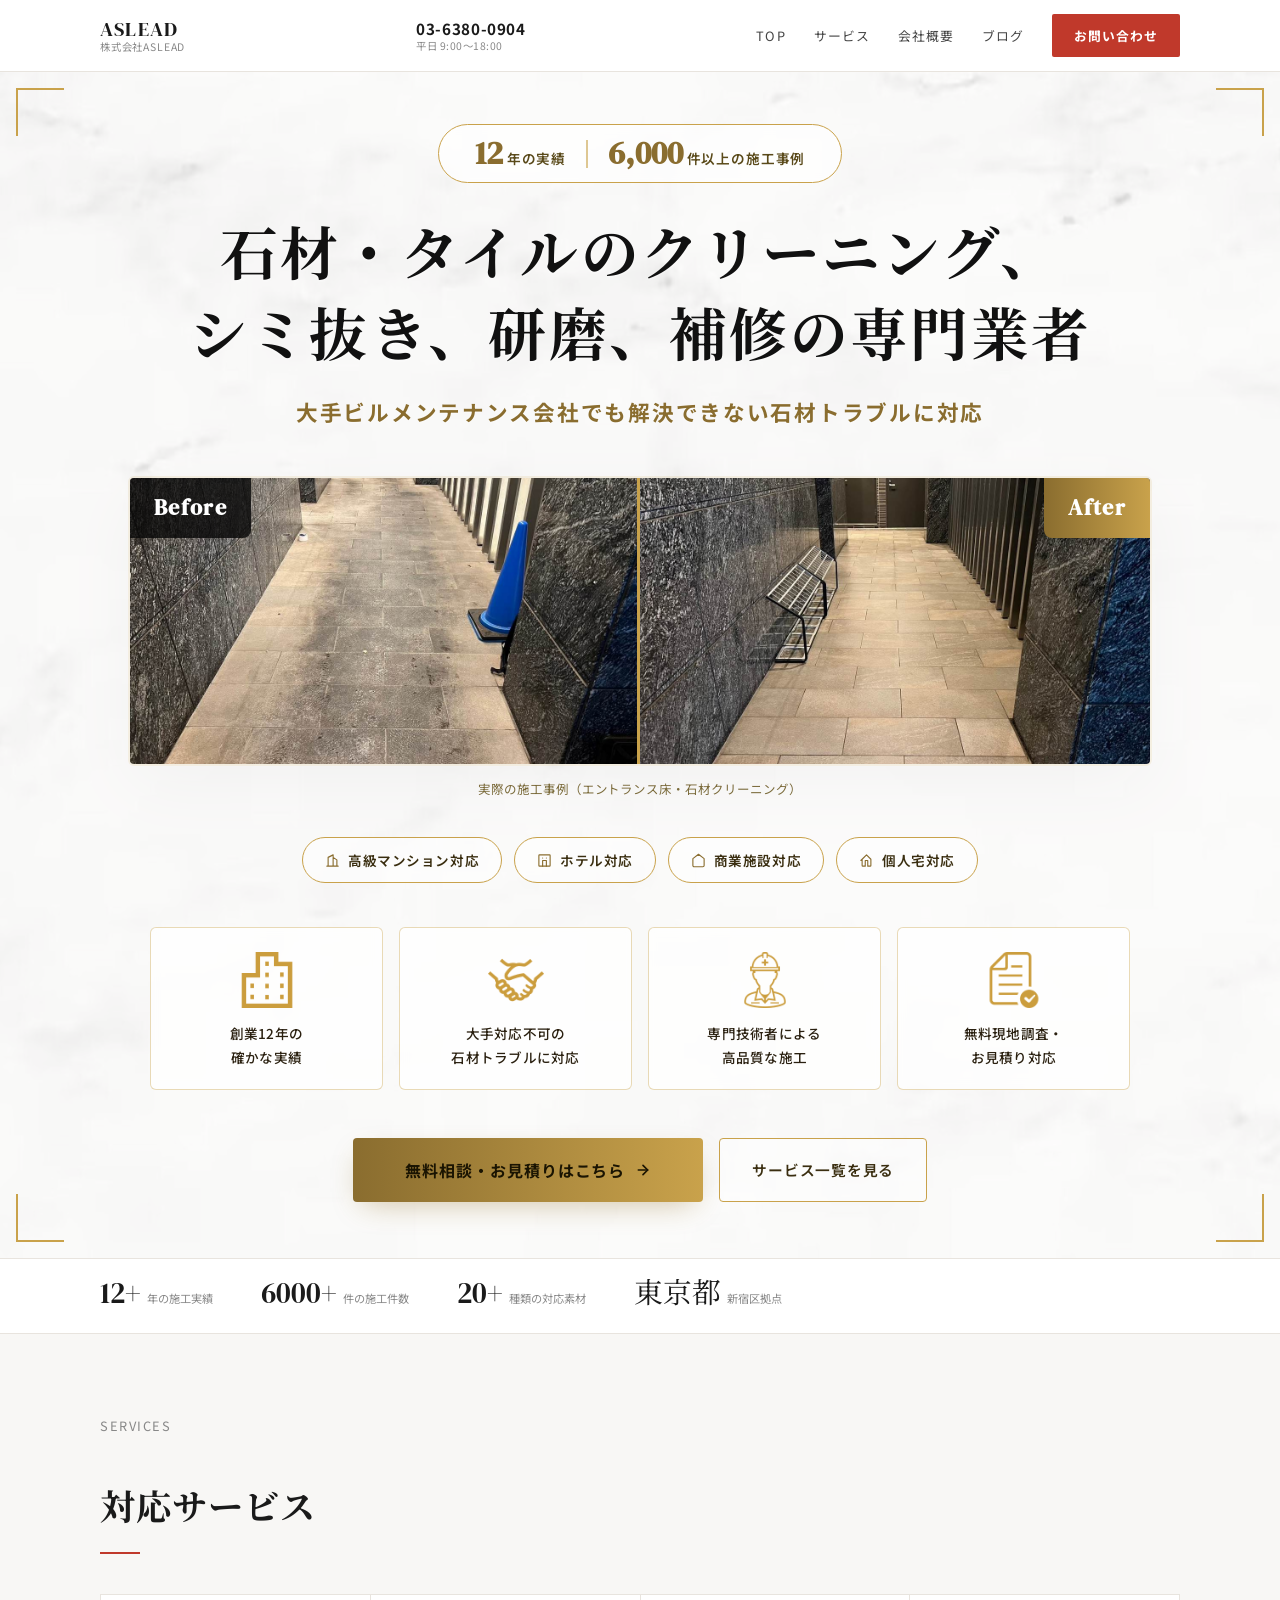
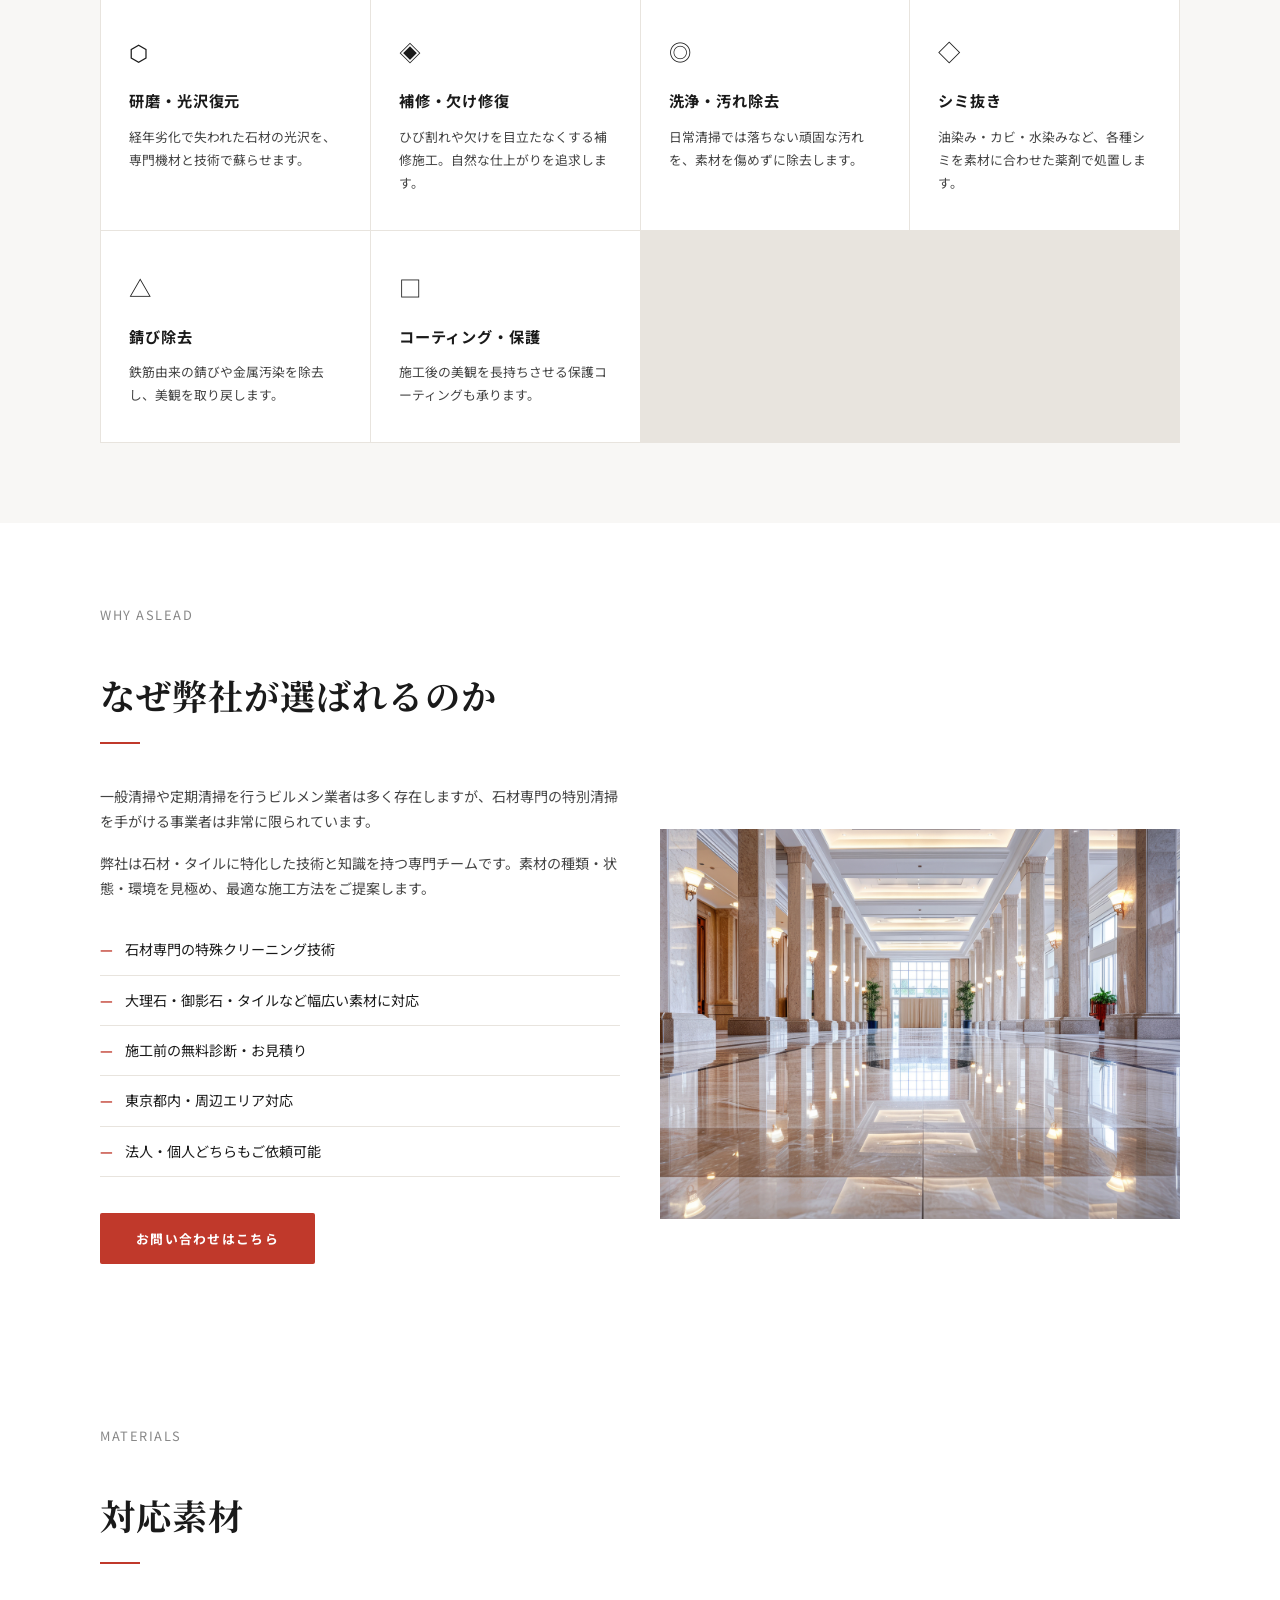
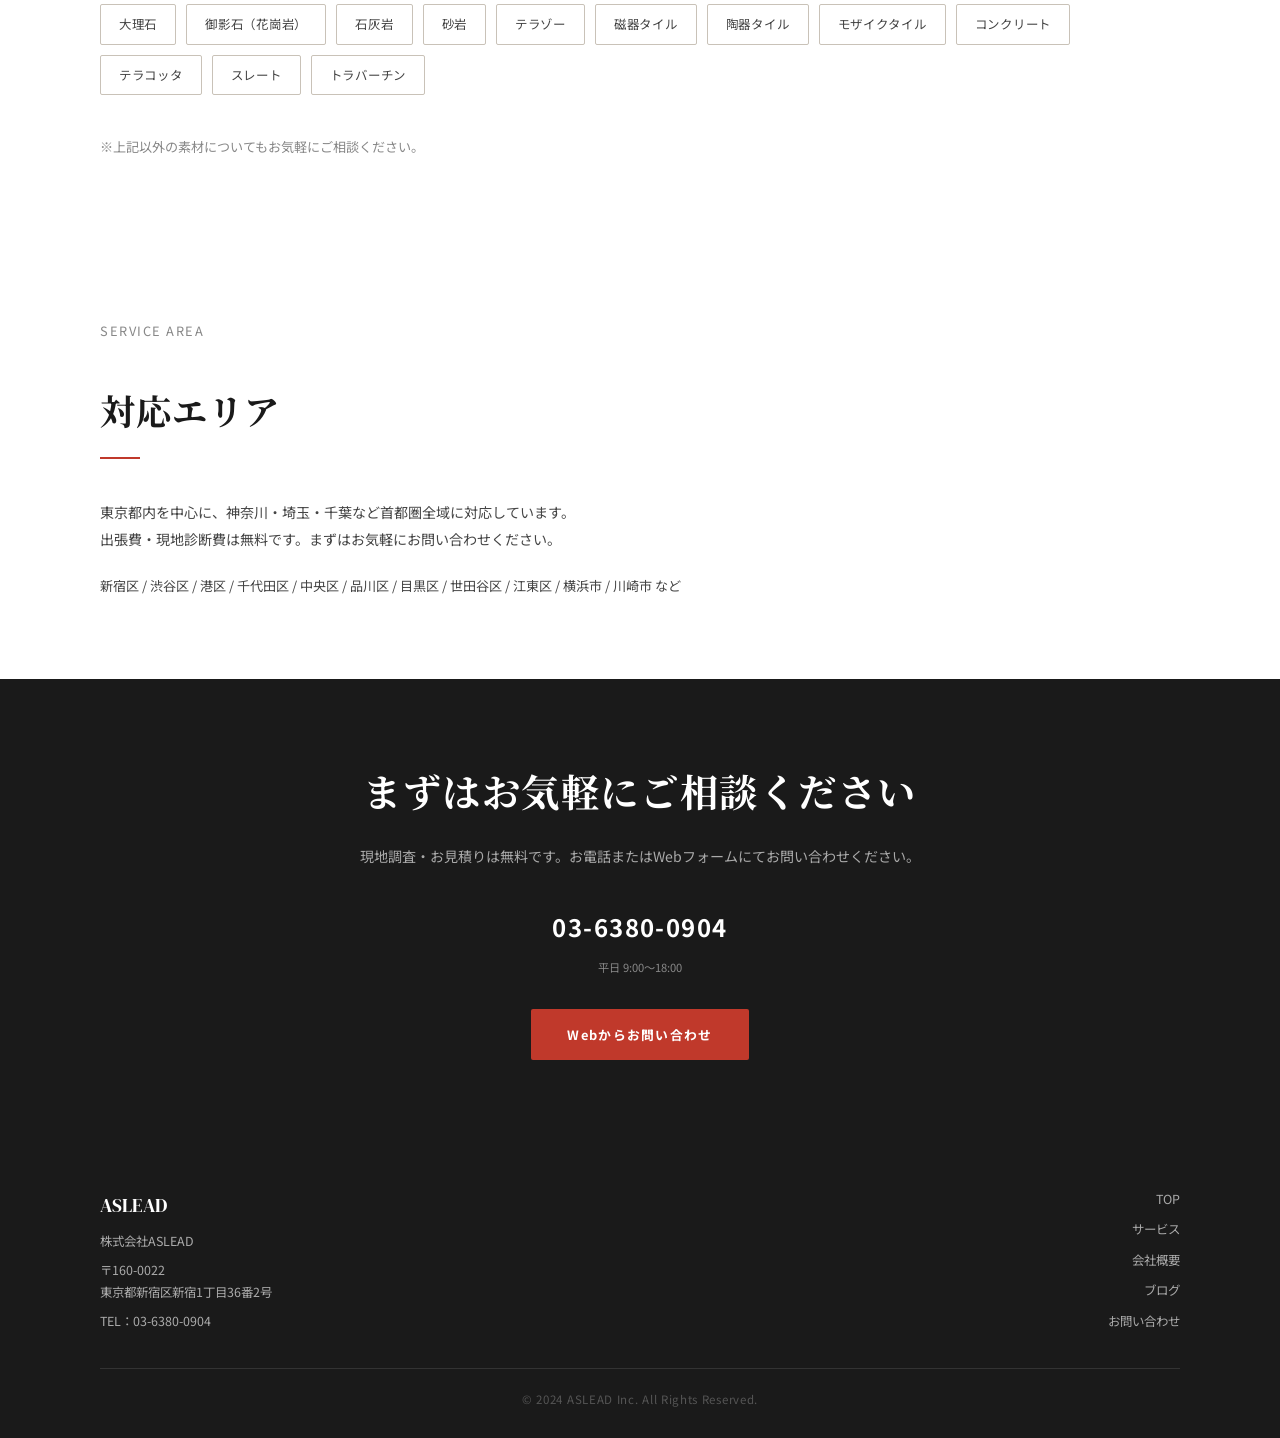
==== commit 0f429238: "Update index.html" ====
--- a/index.html
+++ b/index.html
@@ -237,7 +237,7 @@
     .ba-side {
       display: grid;
       grid-template-columns: 1fr 1fr;
-      max-width: 100%;
+      max-width: 80%;
       margin: 0 auto 12px;
       border-radius: 6px;
       overflow: hidden;
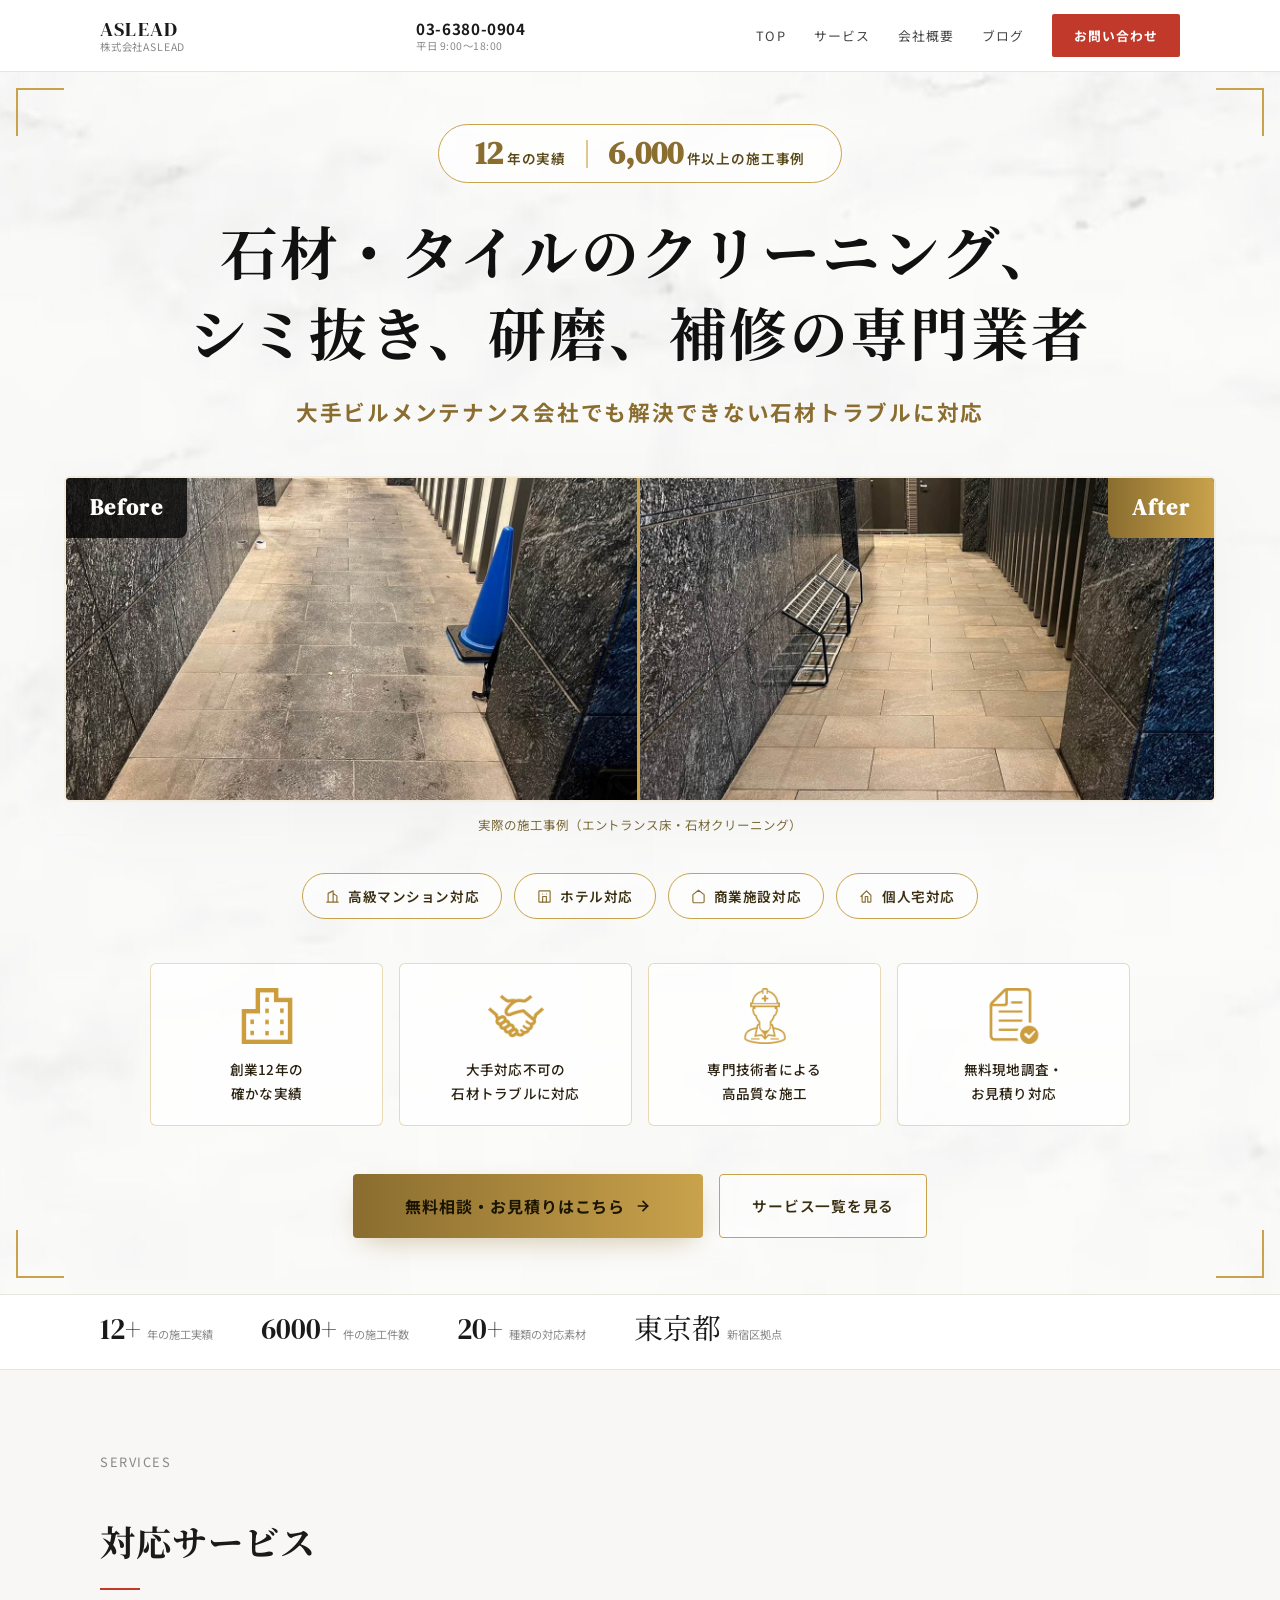
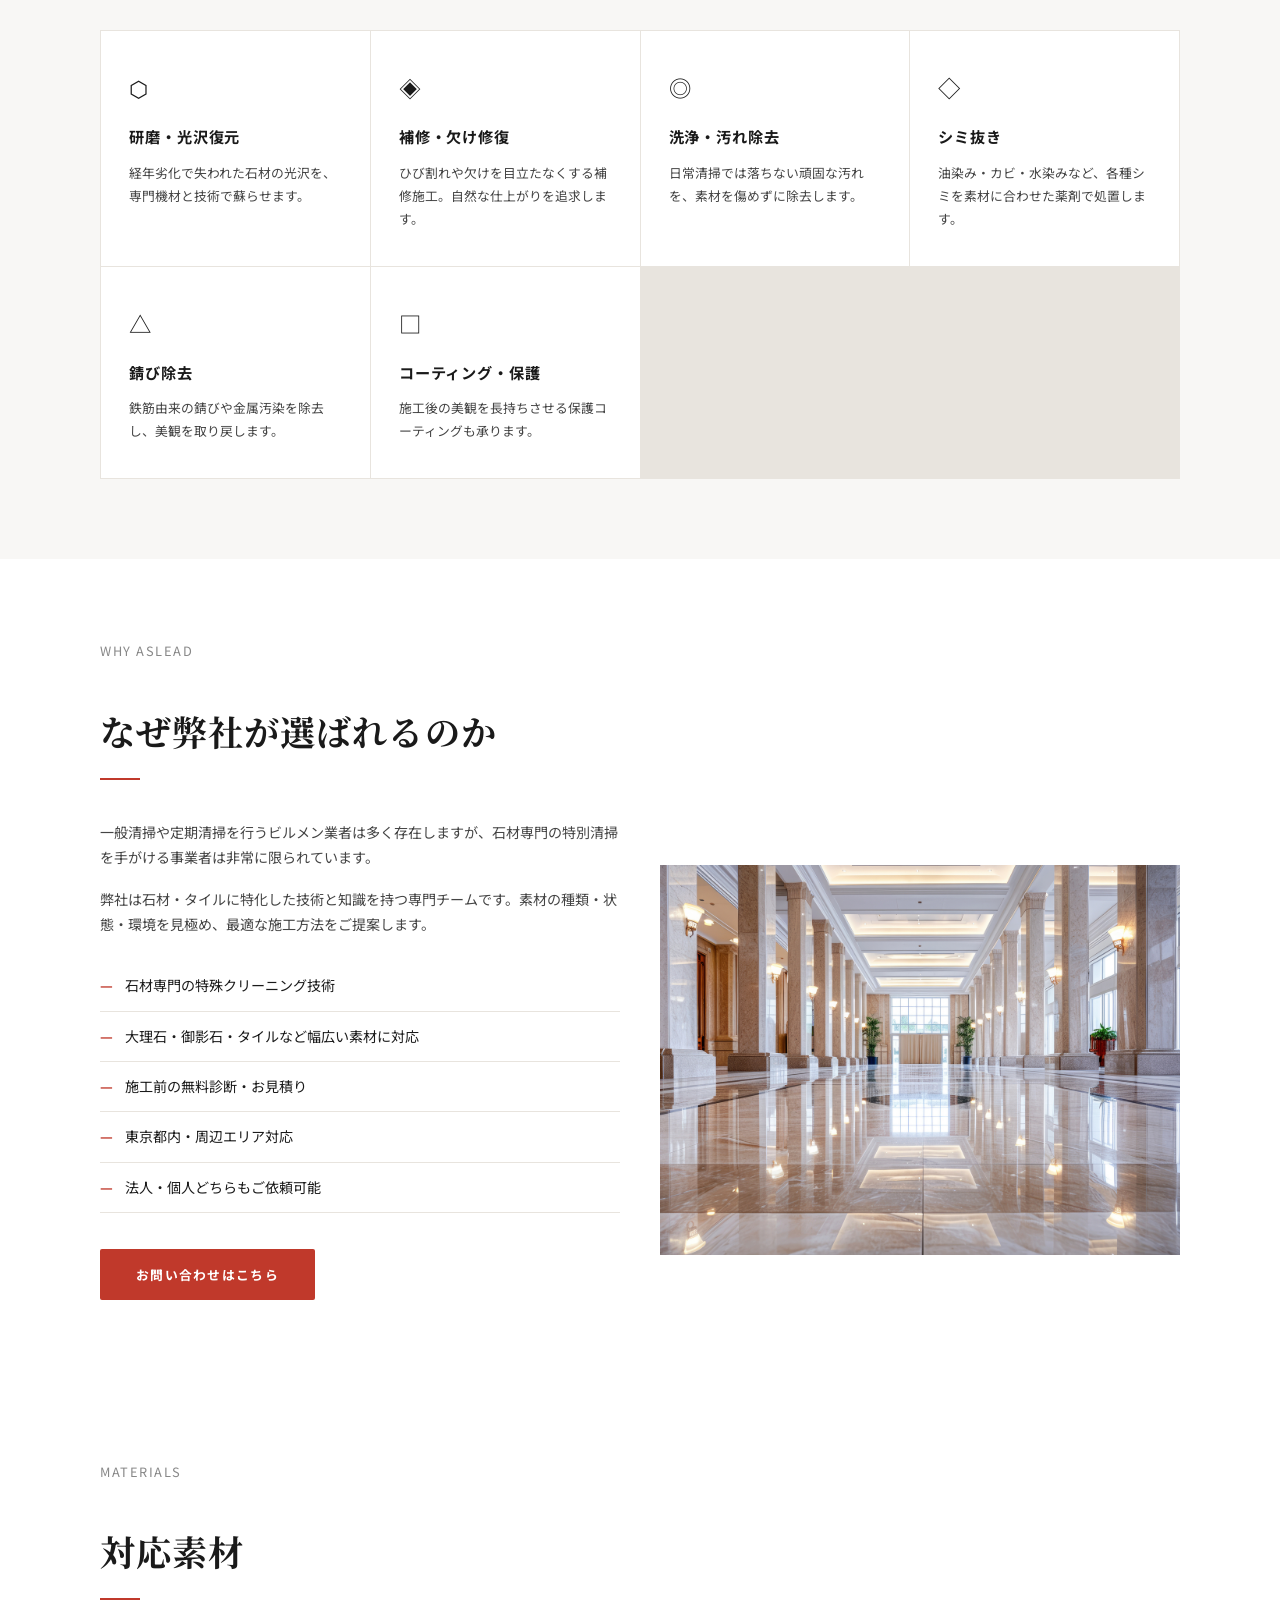
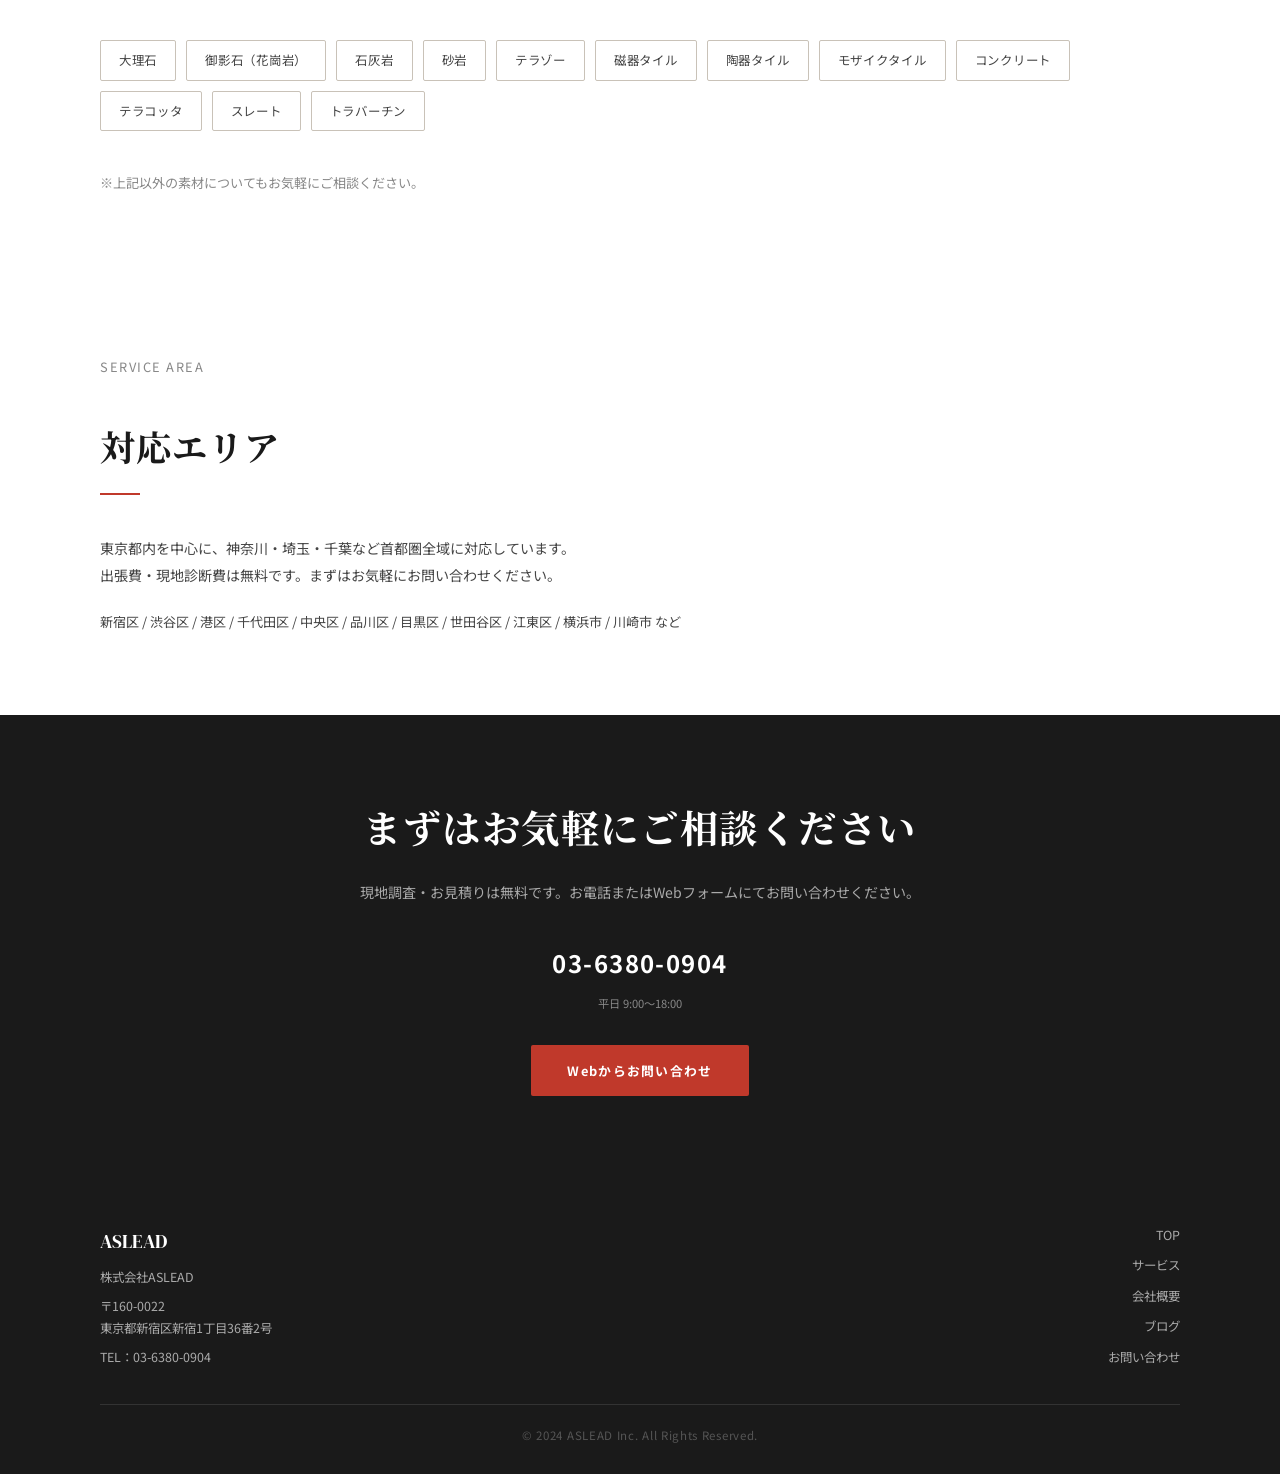
==== commit 8b78e069: "Update index.html" ====
--- a/index.html
+++ b/index.html
@@ -237,7 +237,7 @@
     .ba-side {
       display: grid;
       grid-template-columns: 1fr 1fr;
-      max-width: 80%;
+      max-width: 90%;
       margin: 0 auto 12px;
       border-radius: 6px;
       overflow: hidden;
